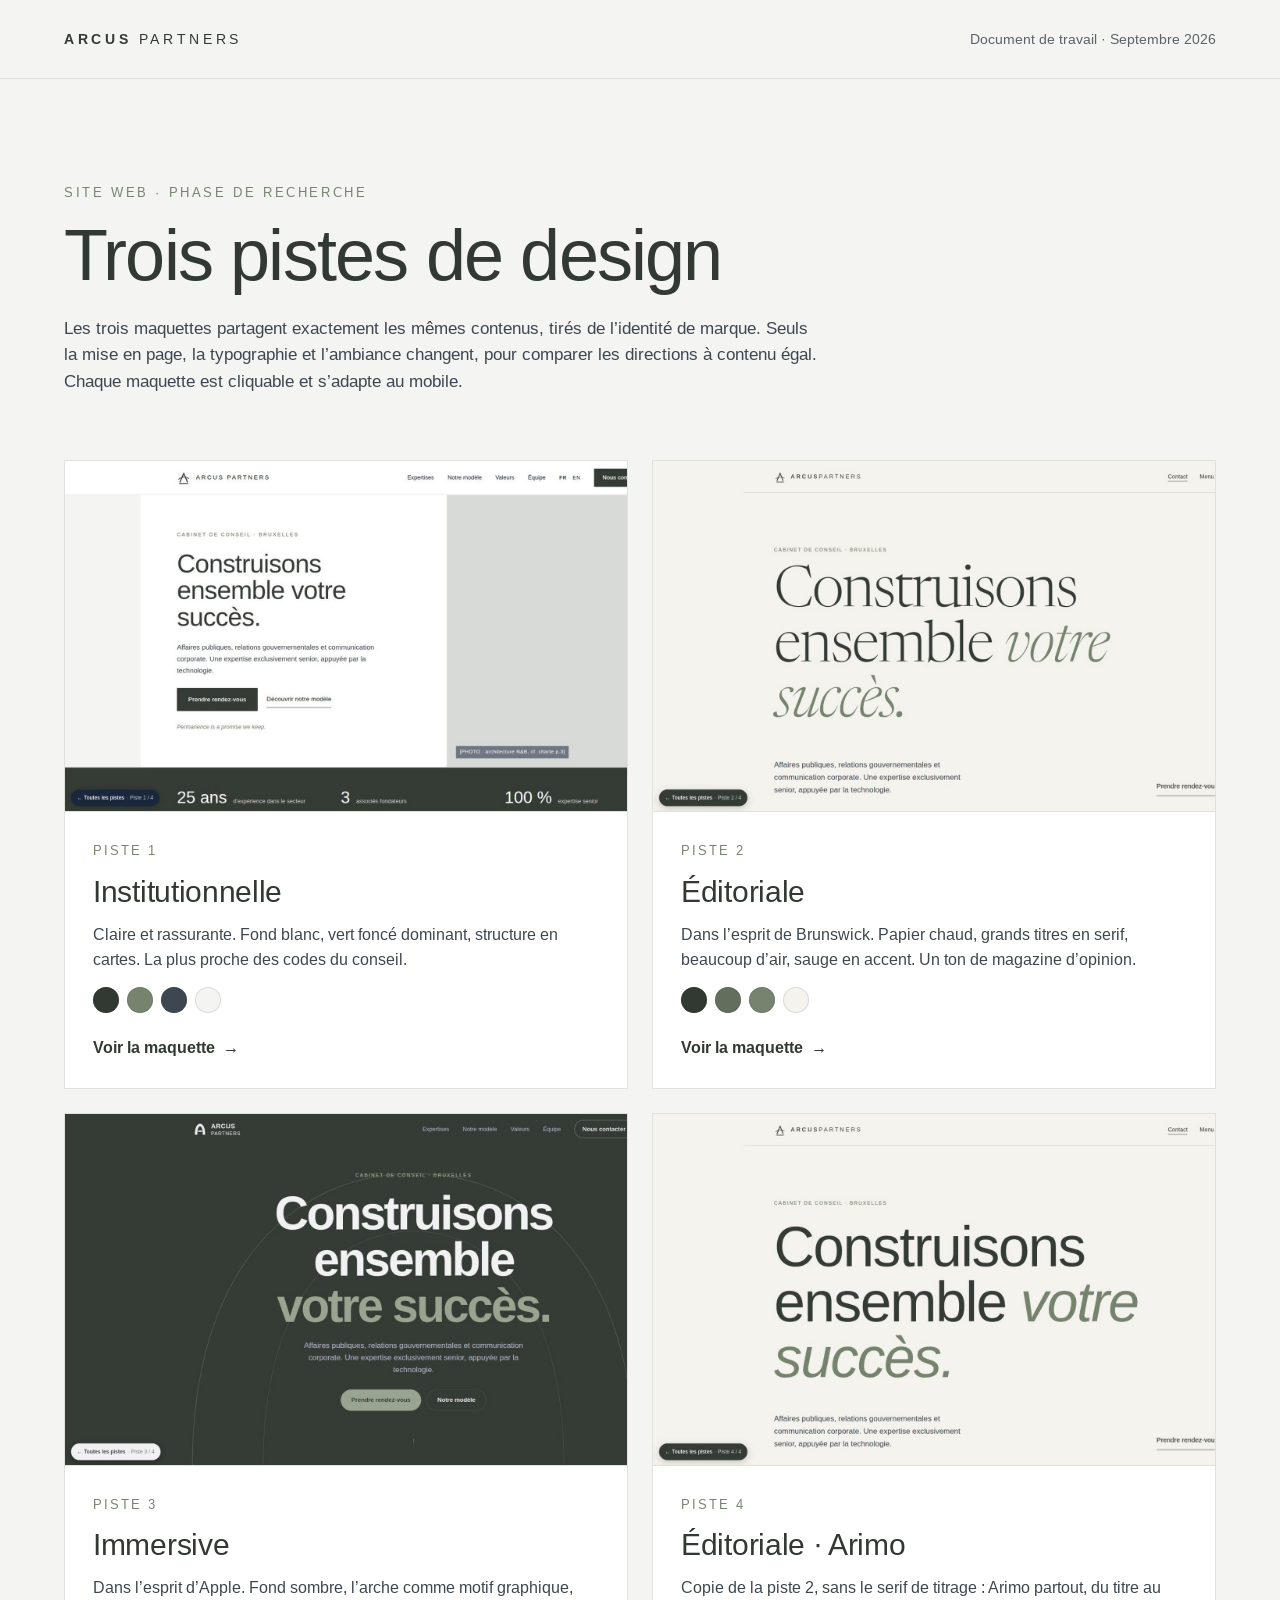
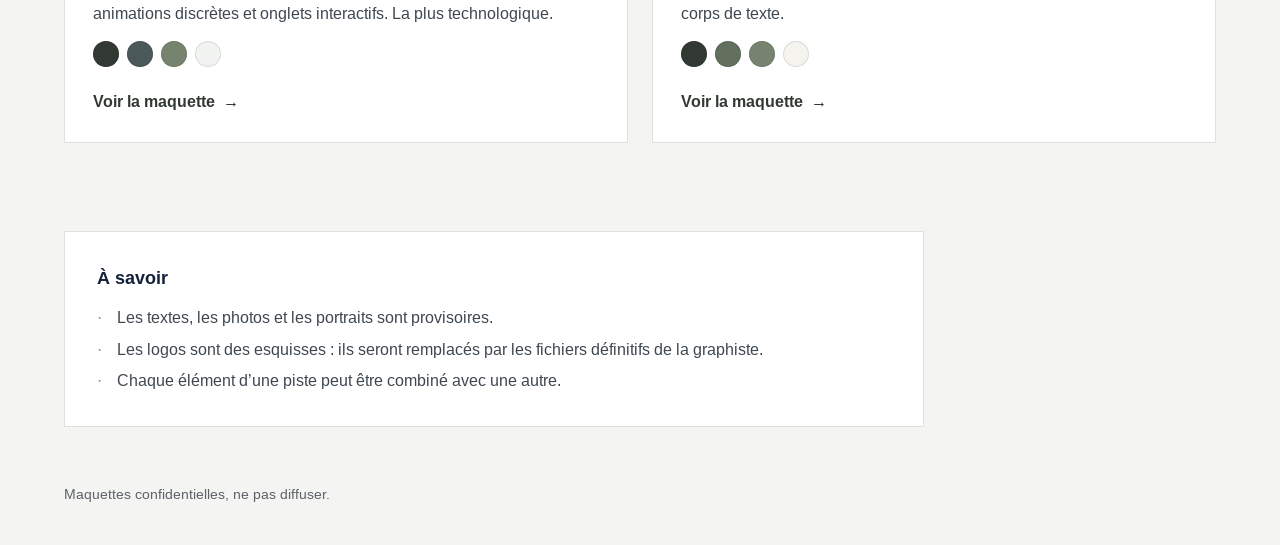
==== index.html @ d9b8e7d3 "Ajoute la piste 4 : copie de la piste 2 en Arimo integral Nouvelle maquette /v4/, copie de la piste " ====
<!doctype html>
<html lang="fr">
<head>
  <meta charset="utf-8">
  <meta name="viewport" content="width=device-width, initial-scale=1">
  <title>Arcus Partners · Pistes de design du site</title>
  <meta name="description" content="Trois propositions de design pour le futur site d'Arcus Partners.">
  <meta name="robots" content="noindex, nofollow">
  <link rel="preconnect" href="https://fonts.googleapis.com">
  <link rel="preconnect" href="https://fonts.gstatic.com" crossorigin>
  <link href="https://fonts.googleapis.com/css2?family=Arimo:ital,wght@0,400..700;1,400..700&display=swap" rel="stylesheet">
  <link rel="stylesheet" href="hub.css">
</head>
<body>
  <header class="container top">
    <p class="brand"><b>ARCUS</b> PARTNERS</p>
    <p class="meta">Document de travail · Septembre 2026</p>
  </header>

  <main class="container">
    <section class="intro">
      <p class="eyebrow">Site web · phase de recherche</p>
      <h1>Trois pistes de design</h1>
      <p class="lead">Les trois maquettes partagent exactement les mêmes contenus, tirés de l’identité de marque. Seuls la mise en page, la typographie et l’ambiance changent, pour comparer les directions à contenu égal. Chaque maquette est cliquable et s’adapte au mobile.</p>
    </section>

    <ul class="tiles">
      <li>
        <a class="tile" href="v1/" target="_blank" rel="noopener">
          <div class="tile-thumb"><img src="thumbs/v1.jpg" alt="Aperçu de la piste 1 : en-tête blanc, grand titre vert fonce, photo à droite" loading="lazy" width="1440" height="900"></div>
          <div class="tile-body">
            <p class="tile-num">Piste 1</p>
            <h2>Institutionnelle</h2>
            <p>Claire et rassurante. Fond blanc, vert foncé dominant, structure en cartes. La plus proche des codes du conseil.</p>
            <ul class="swatches" aria-label="Palette">
              <li style="--c:#323932" title="Vert fonce"></li><li style="--c:#76846F" title="Sauge"></li><li style="--c:#3E4750" title="Anthracite"></li><li style="--c:#F4F4F2" title="Blanc cassé"></li>
            </ul>
            <span class="tile-cta">Voir la maquette <span aria-hidden="true">→</span></span>
          </div>
        </a>
      </li>
      <li>
        <a class="tile" href="v2/" target="_blank" rel="noopener">
          <div class="tile-thumb"><img src="thumbs/v2.jpg" alt="Aperçu de la piste 2 : fond papier, très grand titre en serif avec mots en vert sauge" loading="lazy" width="1440" height="900"></div>
          <div class="tile-body">
            <p class="tile-num">Piste 2</p>
            <h2>Éditoriale</h2>
            <p>Dans l’esprit de Brunswick. Papier chaud, grands titres en serif, beaucoup d’air, sauge en accent. Un ton de magazine d’opinion.</p>
            <ul class="swatches" aria-label="Palette">
              <li style="--c:#323932" title="Encre"></li><li style="--c:#616F5C" title="Sauge profond"></li><li style="--c:#76846F" title="Sauge"></li><li style="--c:#F5F3EE" title="Papier"></li>
            </ul>
            <span class="tile-cta">Voir la maquette <span aria-hidden="true">→</span></span>
          </div>
        </a>
      </li>
      <li>
        <a class="tile" href="v3/" target="_blank" rel="noopener">
          <div class="tile-thumb"><img src="thumbs/v3.jpg" alt="Aperçu de la piste 3 : fond vert fonce, titre centré en gras, arche dessinée en arrière-plan" loading="lazy" width="1440" height="900"></div>
          <div class="tile-body">
            <p class="tile-num">Piste 3</p>
            <h2>Immersive</h2>
            <p>Dans l’esprit d’Apple. Fond sombre, l’arche comme motif graphique, animations discrètes et onglets interactifs. La plus technologique.</p>
            <ul class="swatches" aria-label="Palette">
              <li style="--c:#323932" title="Fonce"></li><li style="--c:#4B5859" title="Ardoise"></li><li style="--c:#76846F" title="Sauge"></li><li style="--c:#F1F3F0" title="Clair"></li>
            </ul>
            <span class="tile-cta">Voir la maquette <span aria-hidden="true">→</span></span>
          </div>
        </a>
      </li>
      <li>
        <a class="tile" href="v4/" target="_blank" rel="noopener">
          <div class="tile-thumb"><img src="thumbs/v4.jpg" alt="Aperçu de la piste 4 : fond papier, très grand titre sans-serif avec mots en vert sauge" loading="lazy" width="1440" height="900"></div>
          <div class="tile-body">
            <p class="tile-num">Piste 4</p>
            <h2>Éditoriale · Arimo</h2>
            <p>Copie de la piste 2, sans le serif de titrage : Arimo partout, du titre au corps de texte.</p>
            <ul class="swatches" aria-label="Palette">
              <li style="--c:#323932" title="Encre"></li><li style="--c:#616F5C" title="Sauge profond"></li><li style="--c:#76846F" title="Sauge"></li><li style="--c:#F5F3EE" title="Papier"></li>
            </ul>
            <span class="tile-cta">Voir la maquette <span aria-hidden="true">→</span></span>
          </div>
        </a>
      </li>
    </ul>

    <section class="notes">
      <h2>À savoir</h2>
      <ul>
        <li>Les textes, les photos et les portraits sont provisoires.</li>
        <li>Les logos sont des esquisses : ils seront remplacés par les fichiers définitifs de la graphiste.</li>
        <li>Chaque élément d’une piste peut être combiné avec une autre.</li>
      </ul>
    </section>
  </main>

  <footer class="container bottom">
    <p>Maquettes confidentielles, ne pas diffuser.</p>
  </footer>
</body>
</html>
---- hub.css ----
/* Page de présentation des 3 pistes */
:root {
  --bg: #F4F4F2;
  --card: #FFFFFF;
  --ink: #13223A;
  --muted: #5B6268;
  --navy: #323932;
  --sage: #76846F;
  --line: #E0E1DD;
  --gutter: clamp(20px, 5vw, 64px);
}
*, *::before, *::after { box-sizing: border-box; }
body {
  margin: 0; background: var(--bg); color: var(--ink);
  font-family: "Arimo", system-ui, -apple-system, "Segoe UI", sans-serif;
  font-size: 16px; line-height: 1.6; -webkit-font-smoothing: antialiased;
}
h1, h2, p { margin: 0; }
ul { margin: 0; padding: 0; list-style: none; }
a { color: inherit; text-decoration: none; }
:focus-visible { outline: 2px solid var(--navy); outline-offset: 4px; }

.container { max-width: 1320px; margin-inline: auto; padding-inline: var(--gutter); }

.top { display: flex; justify-content: space-between; align-items: center; gap: 16px; padding-block: 28px; border-bottom: 1px solid var(--line); }
.brand { letter-spacing: .26em; font-weight: 300; color: var(--navy); font-size: 14px; }
.brand b { font-weight: 600; }
.meta { font-size: 14px; color: var(--muted); }

.intro { padding-block: clamp(56px, 8vw, 104px) clamp(40px, 5vw, 64px); max-width: 760px; }
.eyebrow { font-size: 13px; font-weight: 500; letter-spacing: .2em; text-transform: uppercase; color: var(--sage); }
.intro h1 { margin-top: 16px; font-size: clamp(40px, 5.6vw, 72px); line-height: 1.02; font-weight: 400; letter-spacing: -.025em; color: var(--navy); }
.lead { margin-top: 24px; font-size: clamp(16px, 1.3vw, 19px); color: #3E4750; }

.tiles { display: grid; grid-template-columns: repeat(2, minmax(0, 1fr)); gap: 24px; }
.tile {
  height: 100%; display: flex; flex-direction: column; background: var(--card);
  border: 1px solid var(--line); overflow: hidden;
  transition: transform .3s ease, box-shadow .3s ease, border-color .3s ease;
}
.tile:hover { transform: translateY(-4px); box-shadow: 0 18px 40px rgba(19, 34, 58, .12); border-color: transparent; }
.tile-thumb { aspect-ratio: 16 / 10; overflow: hidden; background: #E6E7E3; border-bottom: 1px solid var(--line); }
.tile-thumb img { width: 100%; height: 100%; object-fit: cover; object-position: top; display: block; transition: transform .6s ease; }
.tile:hover .tile-thumb img { transform: scale(1.03); }
.tile-body { flex-grow: 1; display: flex; flex-direction: column; gap: 14px; padding: 28px; }
.tile-num { font-size: 13px; font-weight: 500; letter-spacing: .16em; text-transform: uppercase; color: var(--sage); }
.tile h2 { font-size: 30px; font-weight: 400; letter-spacing: -.01em; color: var(--navy); line-height: 1.1; }
.tile-body > p:not(.tile-num) { color: #3E4750; }
.swatches { display: flex; gap: 8px; }
.swatches li { width: 26px; height: 26px; border-radius: 50%; background: var(--c); box-shadow: inset 0 0 0 1px rgba(0,0,0,.1); }
.tile-cta { margin-top: auto; padding-top: 8px; font-weight: 600; color: var(--navy); display: inline-flex; gap: 8px; }
.tile-cta span { transition: transform .3s ease; }
.tile:hover .tile-cta span { transform: translateX(6px); }

.notes { margin-top: clamp(56px, 7vw, 88px); padding: 32px; background: var(--card); border: 1px solid var(--line); max-width: 860px; }
.notes h2 { font-size: 18px; font-weight: 600; margin-bottom: 12px; }
.notes li { position: relative; padding-left: 20px; color: #3E4750; }
.notes li + li { margin-top: 6px; }
.notes li::before { content: "·"; position: absolute; left: 0; color: var(--sage); }

.bottom { padding-block: 56px 40px; font-size: 14px; color: var(--muted); }

@media (prefers-reduced-motion: reduce) {
  .tile, .tile-thumb img, .tile-cta span { transition: none; }
  .tile:hover, .tile:hover .tile-thumb img { transform: none; }
}
@media (max-width: 1000px) { .tiles { grid-template-columns: 1fr; max-width: 620px; } }
@media (max-width: 600px) { .top { flex-direction: column; align-items: flex-start; } .tile-body { padding: 22px; } }
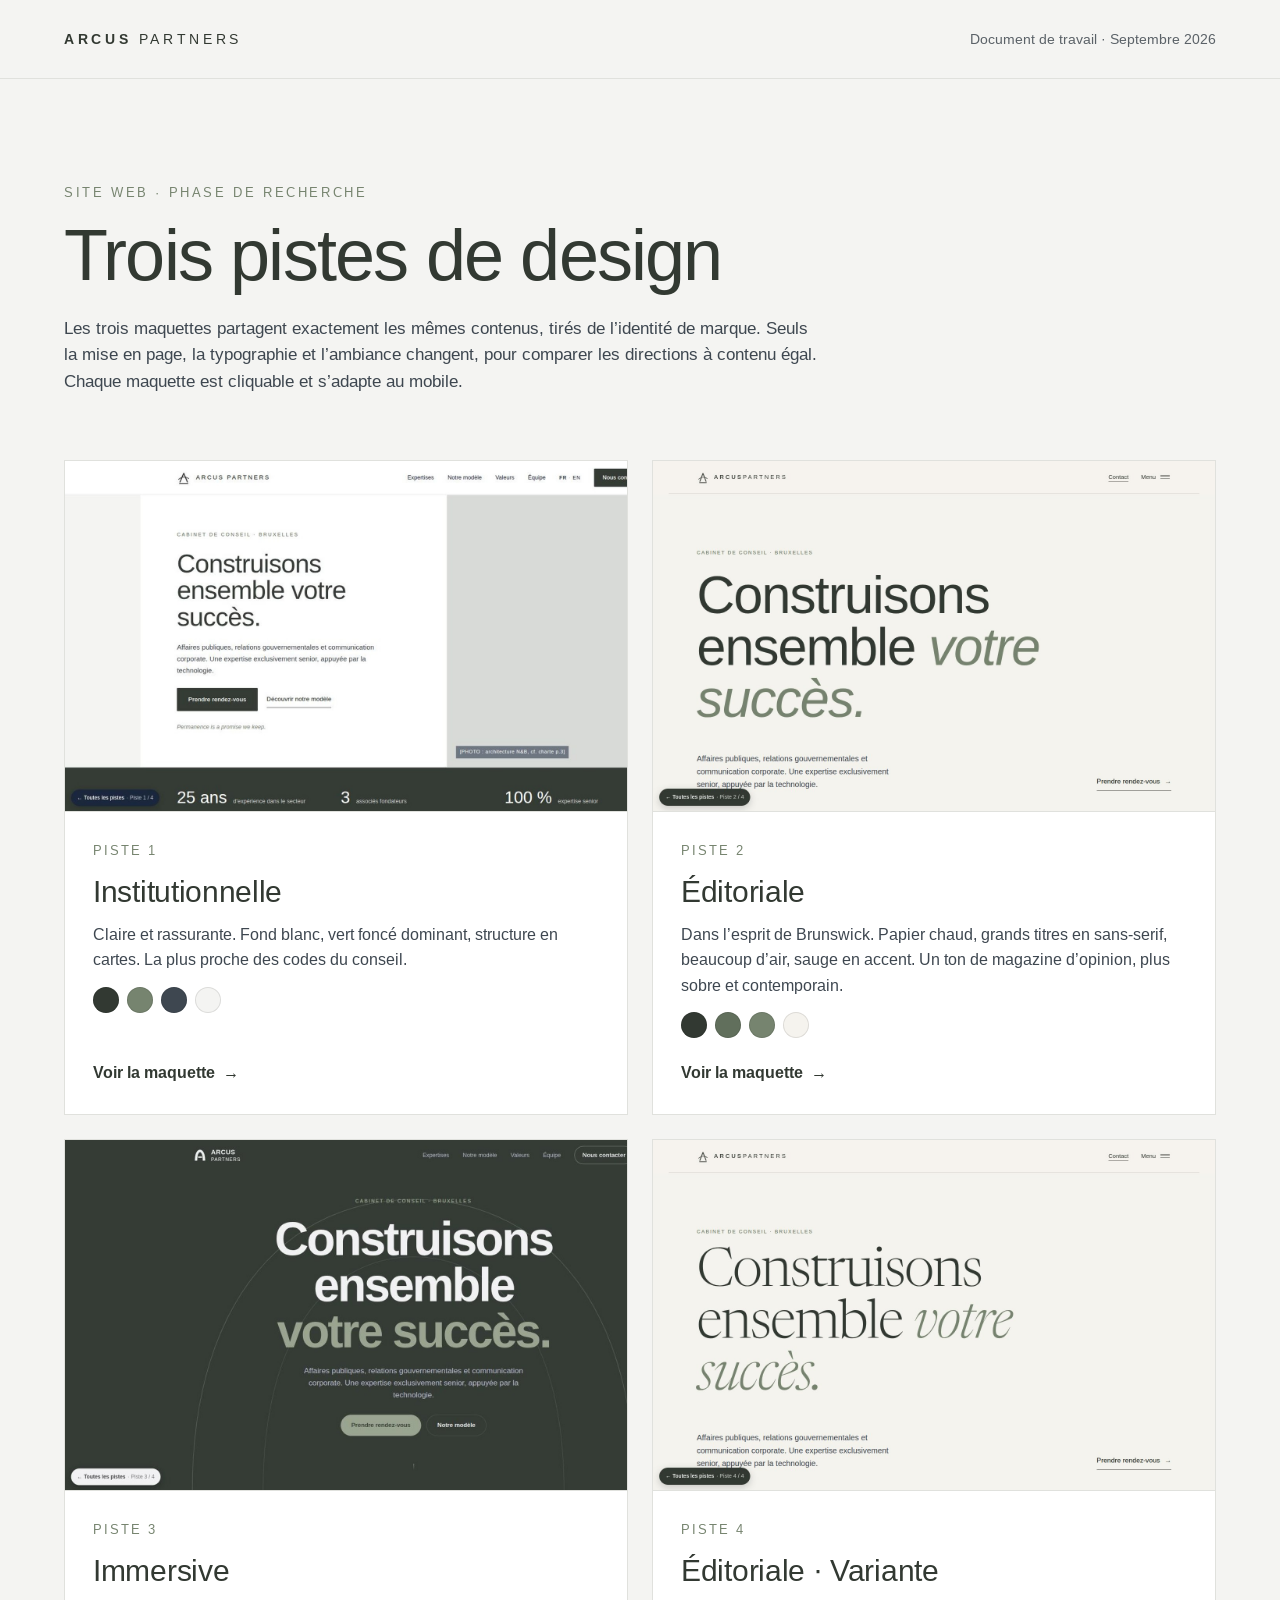
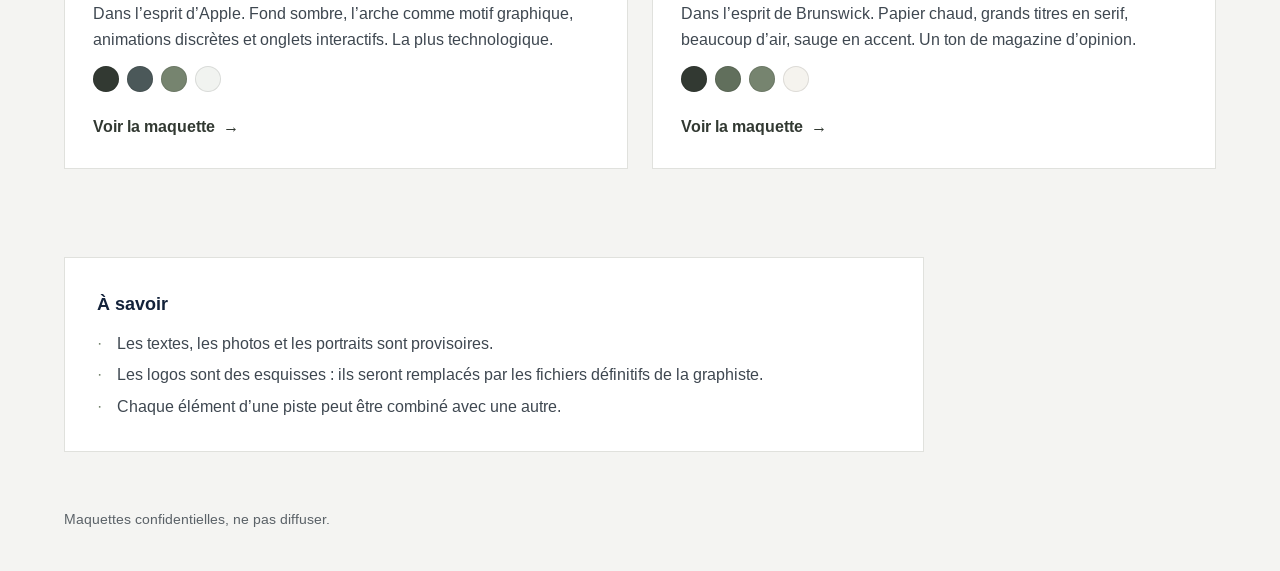
==== commit 3e3b7e3a: "Ajoute une page contact par piste et inverse les pistes 2 et 4 - Page contact.html (formulaire maque" ====
--- a/index.html
+++ b/index.html
@@ -41,11 +41,11 @@
       </li>
       <li>
         <a class="tile" href="v2/" target="_blank" rel="noopener">
-          <div class="tile-thumb"><img src="thumbs/v2.jpg" alt="Aperçu de la piste 2 : fond papier, très grand titre en serif avec mots en vert sauge" loading="lazy" width="1440" height="900"></div>
+          <div class="tile-thumb"><img src="thumbs/v2.jpg" alt="Aperçu de la piste 2 : fond papier, très grand titre sans-serif avec mots en vert sauge" loading="lazy" width="1440" height="900"></div>
           <div class="tile-body">
             <p class="tile-num">Piste 2</p>
             <h2>Éditoriale</h2>
-            <p>Dans l’esprit de Brunswick. Papier chaud, grands titres en serif, beaucoup d’air, sauge en accent. Un ton de magazine d’opinion.</p>
+            <p>Dans l’esprit de Brunswick. Papier chaud, grands titres en sans-serif, beaucoup d’air, sauge en accent. Un ton de magazine d’opinion, plus sobre et contemporain.</p>
             <ul class="swatches" aria-label="Palette">
               <li style="--c:#323932" title="Encre"></li><li style="--c:#616F5C" title="Sauge profond"></li><li style="--c:#76846F" title="Sauge"></li><li style="--c:#F5F3EE" title="Papier"></li>
             </ul>
@@ -69,11 +69,11 @@
       </li>
       <li>
         <a class="tile" href="v4/" target="_blank" rel="noopener">
-          <div class="tile-thumb"><img src="thumbs/v4.jpg" alt="Aperçu de la piste 4 : fond papier, très grand titre sans-serif avec mots en vert sauge" loading="lazy" width="1440" height="900"></div>
+          <div class="tile-thumb"><img src="thumbs/v4.jpg" alt="Aperçu de la piste 4 : fond papier, très grand titre en serif avec mots en vert sauge" loading="lazy" width="1440" height="900"></div>
           <div class="tile-body">
             <p class="tile-num">Piste 4</p>
-            <h2>Éditoriale · Arimo</h2>
-            <p>Copie de la piste 2, sans le serif de titrage : Arimo partout, du titre au corps de texte.</p>
+            <h2>Éditoriale · Variante</h2>
+            <p>Dans l’esprit de Brunswick. Papier chaud, grands titres en serif, beaucoup d’air, sauge en accent. Un ton de magazine d’opinion.</p>
             <ul class="swatches" aria-label="Palette">
               <li style="--c:#323932" title="Encre"></li><li style="--c:#616F5C" title="Sauge profond"></li><li style="--c:#76846F" title="Sauge"></li><li style="--c:#F5F3EE" title="Papier"></li>
             </ul>
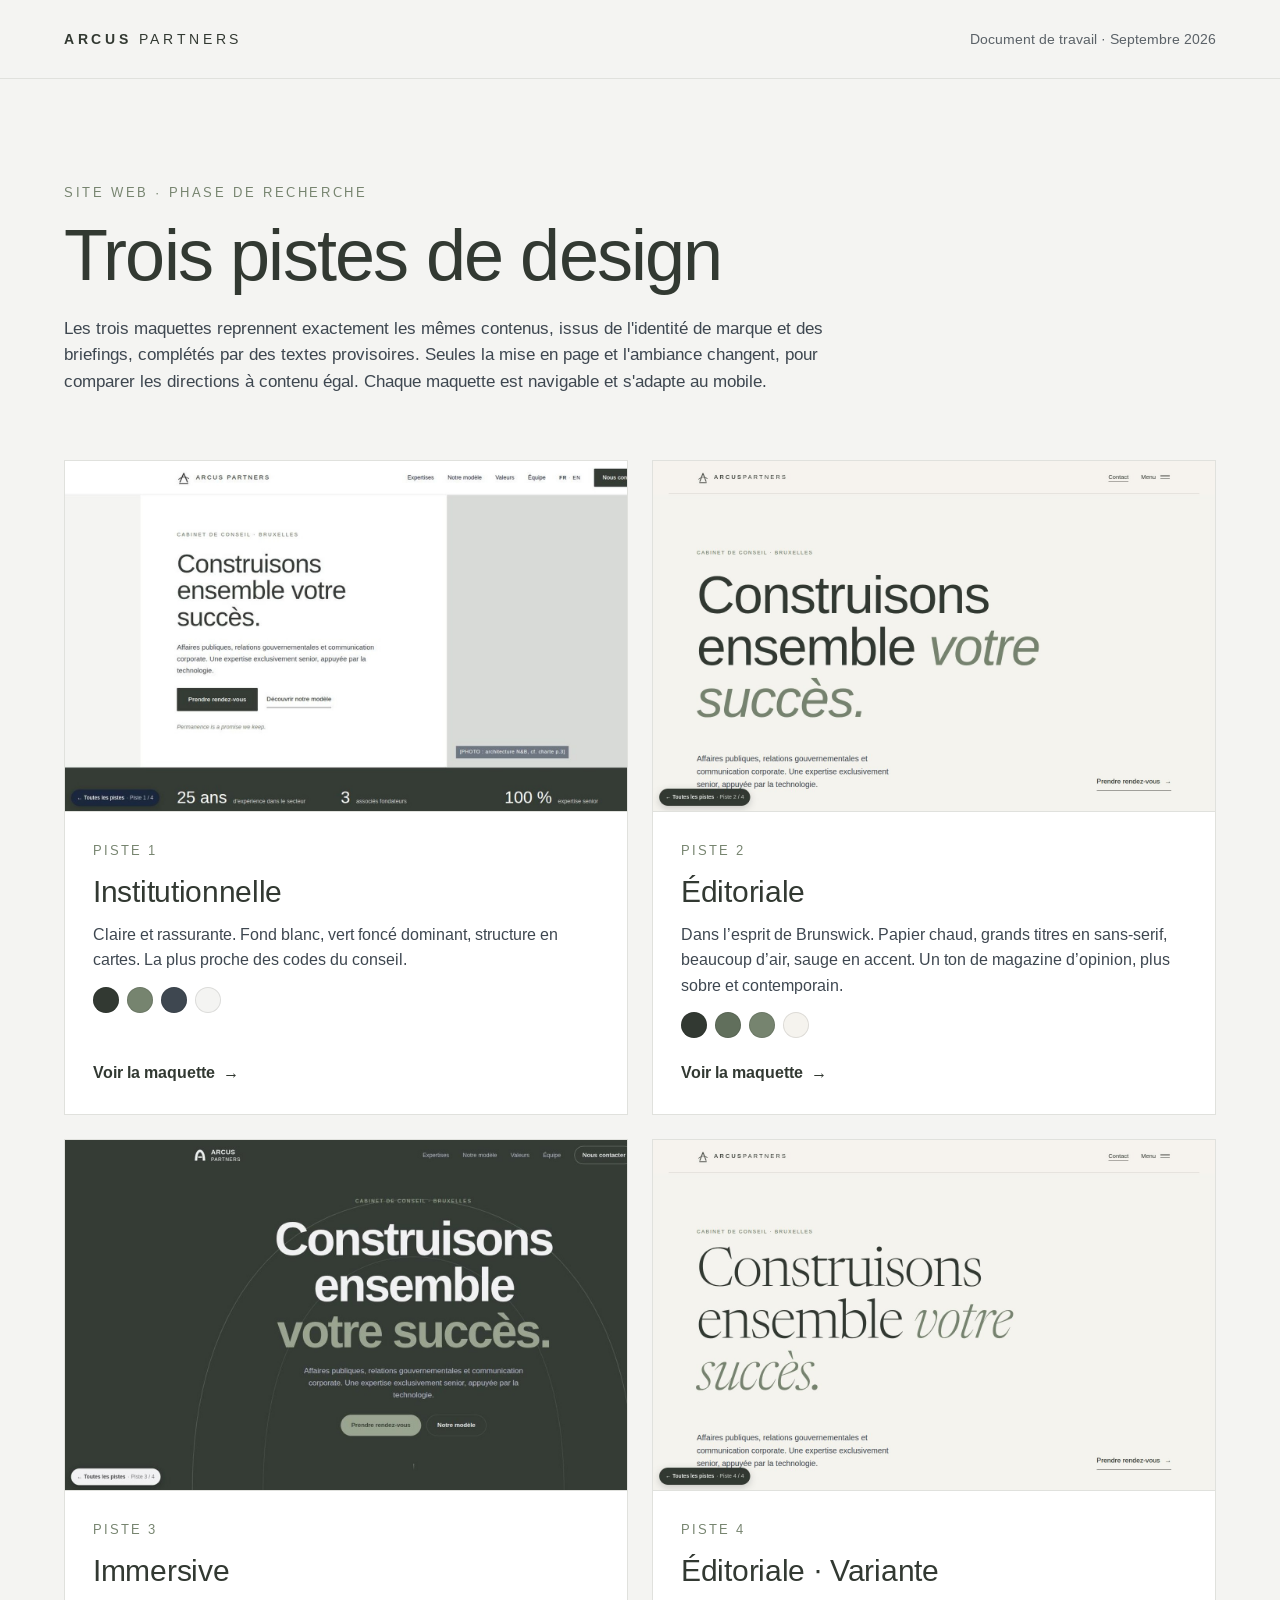
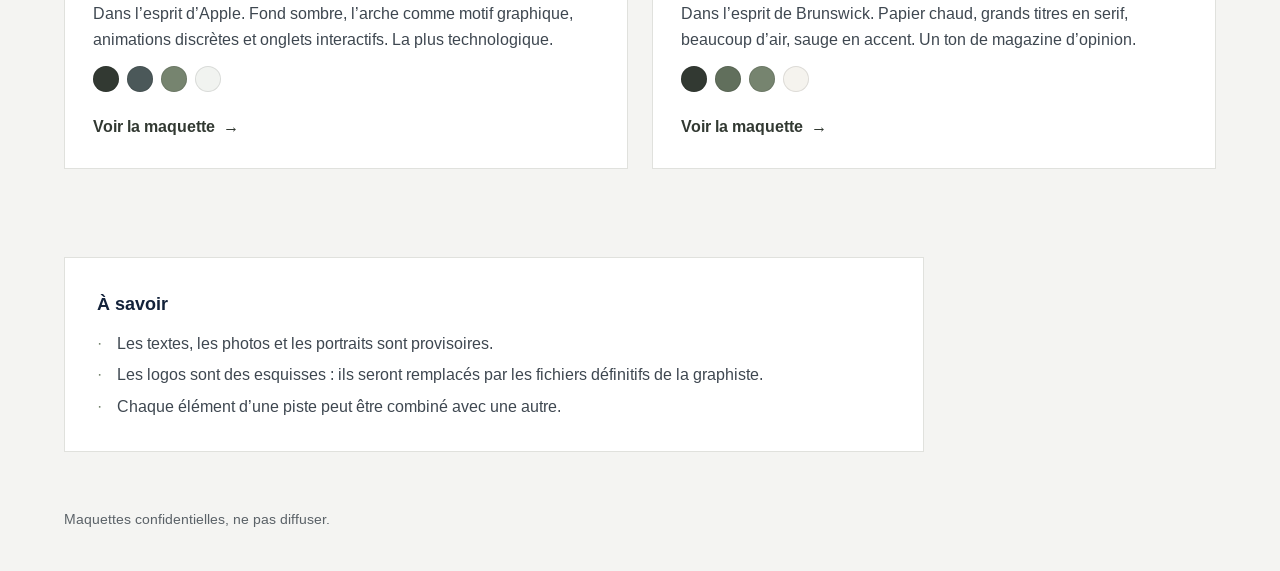
==== commit ed1036c0: "Reformule le texte d'introduction de la page d'accueil Co-Authored-By: Claude Opus 5.5 <noreply@anth" ====
--- a/index.html
+++ b/index.html
@@ -21,7 +21,7 @@
     <section class="intro">
       <p class="eyebrow">Site web · phase de recherche</p>
       <h1>Trois pistes de design</h1>
-      <p class="lead">Les trois maquettes partagent exactement les mêmes contenus, tirés de l’identité de marque. Seuls la mise en page, la typographie et l’ambiance changent, pour comparer les directions à contenu égal. Chaque maquette est cliquable et s’adapte au mobile.</p>
+      <p class="lead">Les trois maquettes reprennent exactement les mêmes contenus, issus de l'identité de marque et des briefings, complétés par des textes provisoires. Seules la mise en page et l'ambiance changent, pour comparer les directions à contenu égal. Chaque maquette est navigable et s'adapte au mobile.</p>
     </section>
 
     <ul class="tiles">
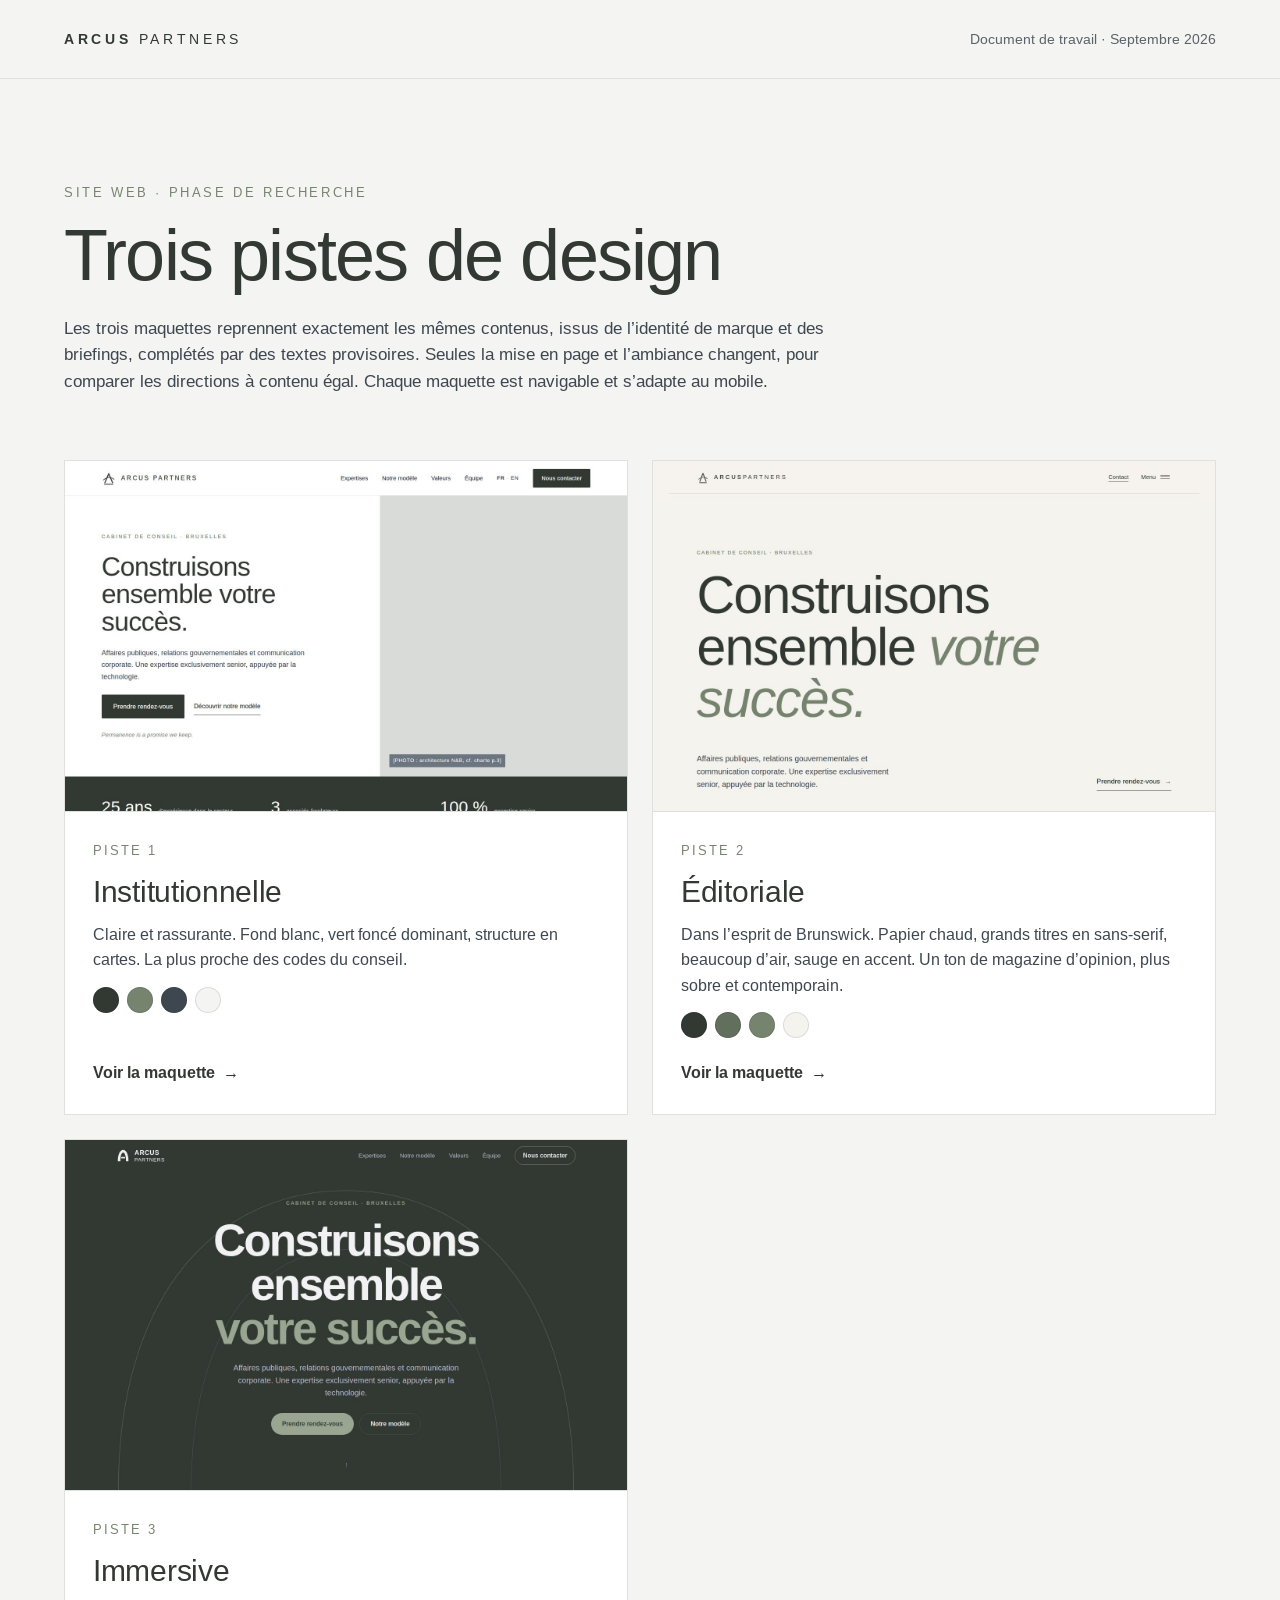
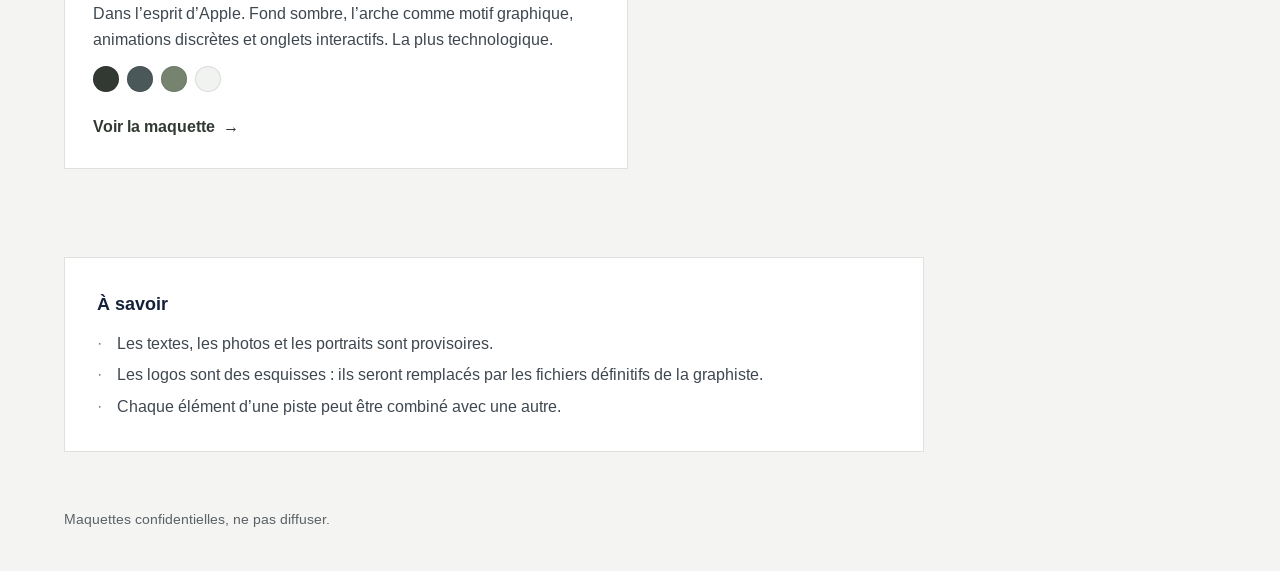
==== commit 1f2c3ae8: "Masque la piste 4 et refait les vignettes sans badge - Retire "Piste x / 4" du badge de retour dans " ====
--- a/index.html
+++ b/index.html
@@ -21,13 +21,13 @@
     <section class="intro">
       <p class="eyebrow">Site web · phase de recherche</p>
       <h1>Trois pistes de design</h1>
-      <p class="lead">Les trois maquettes reprennent exactement les mêmes contenus, issus de l'identité de marque et des briefings, complétés par des textes provisoires. Seules la mise en page et l'ambiance changent, pour comparer les directions à contenu égal. Chaque maquette est navigable et s'adapte au mobile.</p>
+      <p class="lead">Les trois maquettes reprennent exactement les mêmes contenus, issus de l’identité de marque et des briefings, complétés par des textes provisoires. Seules la mise en page et l’ambiance changent, pour comparer les directions à contenu égal. Chaque maquette est navigable et s’adapte au mobile.</p>
     </section>
 
     <ul class="tiles">
       <li>
         <a class="tile" href="v1/" target="_blank" rel="noopener">
-          <div class="tile-thumb"><img src="thumbs/v1.jpg" alt="Aperçu de la piste 1 : en-tête blanc, grand titre vert fonce, photo à droite" loading="lazy" width="1440" height="900"></div>
+          <div class="tile-thumb"><img src="thumbs/v1.jpg?v=2" alt="Aperçu de la piste 1 : en-tête blanc, grand titre vert fonce, photo à droite" loading="lazy" width="1440" height="900"></div>
           <div class="tile-body">
             <p class="tile-num">Piste 1</p>
             <h2>Institutionnelle</h2>
@@ -41,7 +41,7 @@
       </li>
       <li>
         <a class="tile" href="v2/" target="_blank" rel="noopener">
-          <div class="tile-thumb"><img src="thumbs/v2.jpg" alt="Aperçu de la piste 2 : fond papier, très grand titre sans-serif avec mots en vert sauge" loading="lazy" width="1440" height="900"></div>
+          <div class="tile-thumb"><img src="thumbs/v2.jpg?v=2" alt="Aperçu de la piste 2 : fond papier, très grand titre sans-serif avec mots en vert sauge" loading="lazy" width="1440" height="900"></div>
           <div class="tile-body">
             <p class="tile-num">Piste 2</p>
             <h2>Éditoriale</h2>
@@ -55,7 +55,7 @@
       </li>
       <li>
         <a class="tile" href="v3/" target="_blank" rel="noopener">
-          <div class="tile-thumb"><img src="thumbs/v3.jpg" alt="Aperçu de la piste 3 : fond vert fonce, titre centré en gras, arche dessinée en arrière-plan" loading="lazy" width="1440" height="900"></div>
+          <div class="tile-thumb"><img src="thumbs/v3.jpg?v=2" alt="Aperçu de la piste 3 : fond vert fonce, titre centré en gras, arche dessinée en arrière-plan" loading="lazy" width="1440" height="900"></div>
           <div class="tile-body">
             <p class="tile-num">Piste 3</p>
             <h2>Immersive</h2>
@@ -67,9 +67,10 @@
           </div>
         </a>
       </li>
+      <!-- Piste 4 masquée pour le moment
       <li>
         <a class="tile" href="v4/" target="_blank" rel="noopener">
-          <div class="tile-thumb"><img src="thumbs/v4.jpg" alt="Aperçu de la piste 4 : fond papier, très grand titre en serif avec mots en vert sauge" loading="lazy" width="1440" height="900"></div>
+          <div class="tile-thumb"><img src="thumbs/v4.jpg?v=2" alt="Aperçu de la piste 4 : fond papier, très grand titre en serif avec mots en vert sauge" loading="lazy" width="1440" height="900"></div>
           <div class="tile-body">
             <p class="tile-num">Piste 4</p>
             <h2>Éditoriale · Variante</h2>
@@ -81,6 +82,7 @@
           </div>
         </a>
       </li>
+      -->
     </ul>
 
     <section class="notes">
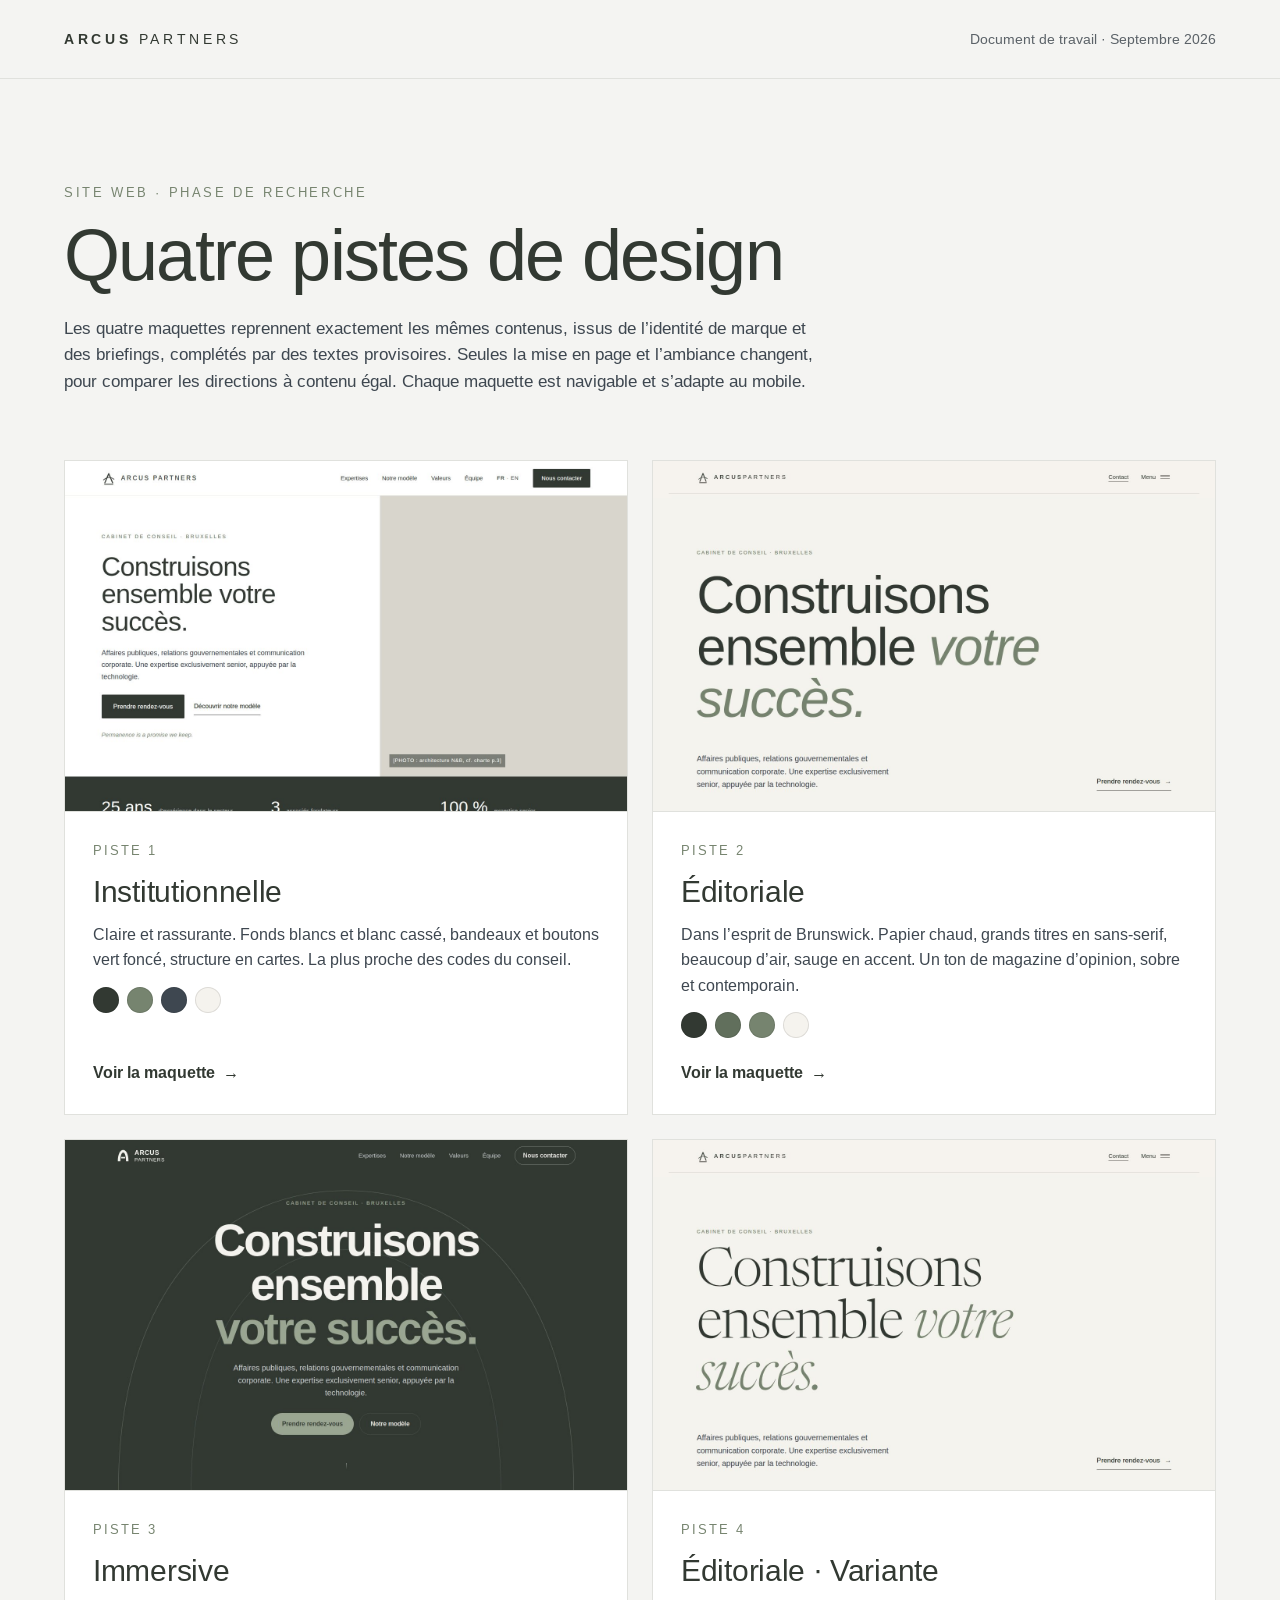
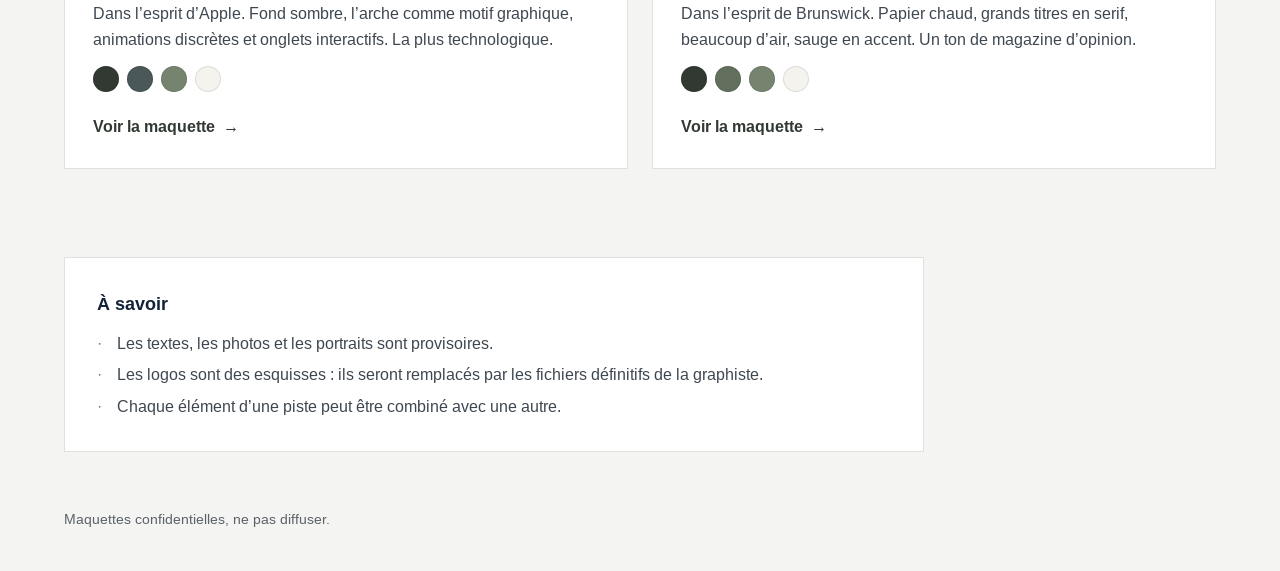
==== commit 986f0682: "Unifie la palette des pistes et réaffiche la piste 4 - V1 et V3 : remplace les tons bleus par la pal" ====
--- a/index.html
+++ b/index.html
@@ -4,7 +4,7 @@
   <meta charset="utf-8">
   <meta name="viewport" content="width=device-width, initial-scale=1">
   <title>Arcus Partners · Pistes de design du site</title>
-  <meta name="description" content="Trois propositions de design pour le futur site d'Arcus Partners.">
+  <meta name="description" content="Quatre propositions de design pour le futur site d'Arcus Partners.">
   <meta name="robots" content="noindex, nofollow">
   <link rel="preconnect" href="https://fonts.googleapis.com">
   <link rel="preconnect" href="https://fonts.gstatic.com" crossorigin>
@@ -20,20 +20,20 @@
   <main class="container">
     <section class="intro">
       <p class="eyebrow">Site web · phase de recherche</p>
-      <h1>Trois pistes de design</h1>
-      <p class="lead">Les trois maquettes reprennent exactement les mêmes contenus, issus de l’identité de marque et des briefings, complétés par des textes provisoires. Seules la mise en page et l’ambiance changent, pour comparer les directions à contenu égal. Chaque maquette est navigable et s’adapte au mobile.</p>
+      <h1>Quatre pistes de design</h1>
+      <p class="lead">Les quatre maquettes reprennent exactement les mêmes contenus, issus de l’identité de marque et des briefings, complétés par des textes provisoires. Seules la mise en page et l’ambiance changent, pour comparer les directions à contenu égal. Chaque maquette est navigable et s’adapte au mobile.</p>
     </section>
 
     <ul class="tiles">
       <li>
         <a class="tile" href="v1/" target="_blank" rel="noopener">
-          <div class="tile-thumb"><img src="thumbs/v1.jpg?v=2" alt="Aperçu de la piste 1 : en-tête blanc, grand titre vert fonce, photo à droite" loading="lazy" width="1440" height="900"></div>
+          <div class="tile-thumb"><img src="thumbs/v1.jpg?v=3" alt="Aperçu de la piste 1 : en-tête blanc, grand titre vert foncé, photo à droite" loading="lazy" width="1440" height="900"></div>
           <div class="tile-body">
             <p class="tile-num">Piste 1</p>
             <h2>Institutionnelle</h2>
-            <p>Claire et rassurante. Fond blanc, vert foncé dominant, structure en cartes. La plus proche des codes du conseil.</p>
+            <p>Claire et rassurante. Fonds blancs et blanc cassé, bandeaux et boutons vert foncé, structure en cartes. La plus proche des codes du conseil.</p>
             <ul class="swatches" aria-label="Palette">
-              <li style="--c:#323932" title="Vert fonce"></li><li style="--c:#76846F" title="Sauge"></li><li style="--c:#3E4750" title="Anthracite"></li><li style="--c:#F4F4F2" title="Blanc cassé"></li>
+              <li style="--c:#323932" title="Vert foncé"></li><li style="--c:#76846F" title="Sauge"></li><li style="--c:#3E4750" title="Anthracite"></li><li style="--c:#F5F3EE" title="Blanc cassé"></li>
             </ul>
             <span class="tile-cta">Voir la maquette <span aria-hidden="true">→</span></span>
           </div>
@@ -45,9 +45,9 @@
           <div class="tile-body">
             <p class="tile-num">Piste 2</p>
             <h2>Éditoriale</h2>
-            <p>Dans l’esprit de Brunswick. Papier chaud, grands titres en sans-serif, beaucoup d’air, sauge en accent. Un ton de magazine d’opinion, plus sobre et contemporain.</p>
+            <p>Dans l’esprit de Brunswick. Papier chaud, grands titres en sans-serif, beaucoup d’air, sauge en accent. Un ton de magazine d’opinion, sobre et contemporain.</p>
             <ul class="swatches" aria-label="Palette">
-              <li style="--c:#323932" title="Encre"></li><li style="--c:#616F5C" title="Sauge profond"></li><li style="--c:#76846F" title="Sauge"></li><li style="--c:#F5F3EE" title="Papier"></li>
+              <li style="--c:#323932" title="Vert foncé"></li><li style="--c:#616F5C" title="Sauge profond"></li><li style="--c:#76846F" title="Sauge"></li><li style="--c:#F5F3EE" title="Blanc cassé"></li>
             </ul>
             <span class="tile-cta">Voir la maquette <span aria-hidden="true">→</span></span>
           </div>
@@ -55,19 +55,18 @@
       </li>
       <li>
         <a class="tile" href="v3/" target="_blank" rel="noopener">
-          <div class="tile-thumb"><img src="thumbs/v3.jpg?v=2" alt="Aperçu de la piste 3 : fond vert fonce, titre centré en gras, arche dessinée en arrière-plan" loading="lazy" width="1440" height="900"></div>
+          <div class="tile-thumb"><img src="thumbs/v3.jpg?v=3" alt="Aperçu de la piste 3 : fond vert foncé, titre centré en gras, arche dessinée en arrière-plan" loading="lazy" width="1440" height="900"></div>
           <div class="tile-body">
             <p class="tile-num">Piste 3</p>
             <h2>Immersive</h2>
             <p>Dans l’esprit d’Apple. Fond sombre, l’arche comme motif graphique, animations discrètes et onglets interactifs. La plus technologique.</p>
             <ul class="swatches" aria-label="Palette">
-              <li style="--c:#323932" title="Fonce"></li><li style="--c:#4B5859" title="Ardoise"></li><li style="--c:#76846F" title="Sauge"></li><li style="--c:#F1F3F0" title="Clair"></li>
+              <li style="--c:#323932" title="Vert foncé"></li><li style="--c:#4B5859" title="Ardoise"></li><li style="--c:#76846F" title="Sauge"></li><li style="--c:#F5F3EE" title="Blanc cassé"></li>
             </ul>
             <span class="tile-cta">Voir la maquette <span aria-hidden="true">→</span></span>
           </div>
         </a>
       </li>
-      <!-- Piste 4 masquée pour le moment
       <li>
         <a class="tile" href="v4/" target="_blank" rel="noopener">
           <div class="tile-thumb"><img src="thumbs/v4.jpg?v=2" alt="Aperçu de la piste 4 : fond papier, très grand titre en serif avec mots en vert sauge" loading="lazy" width="1440" height="900"></div>
@@ -76,13 +75,12 @@
             <h2>Éditoriale · Variante</h2>
             <p>Dans l’esprit de Brunswick. Papier chaud, grands titres en serif, beaucoup d’air, sauge en accent. Un ton de magazine d’opinion.</p>
             <ul class="swatches" aria-label="Palette">
-              <li style="--c:#323932" title="Encre"></li><li style="--c:#616F5C" title="Sauge profond"></li><li style="--c:#76846F" title="Sauge"></li><li style="--c:#F5F3EE" title="Papier"></li>
+              <li style="--c:#323932" title="Vert foncé"></li><li style="--c:#616F5C" title="Sauge profond"></li><li style="--c:#76846F" title="Sauge"></li><li style="--c:#F5F3EE" title="Blanc cassé"></li>
             </ul>
             <span class="tile-cta">Voir la maquette <span aria-hidden="true">→</span></span>
           </div>
         </a>
       </li>
-      -->
     </ul>
 
     <section class="notes">
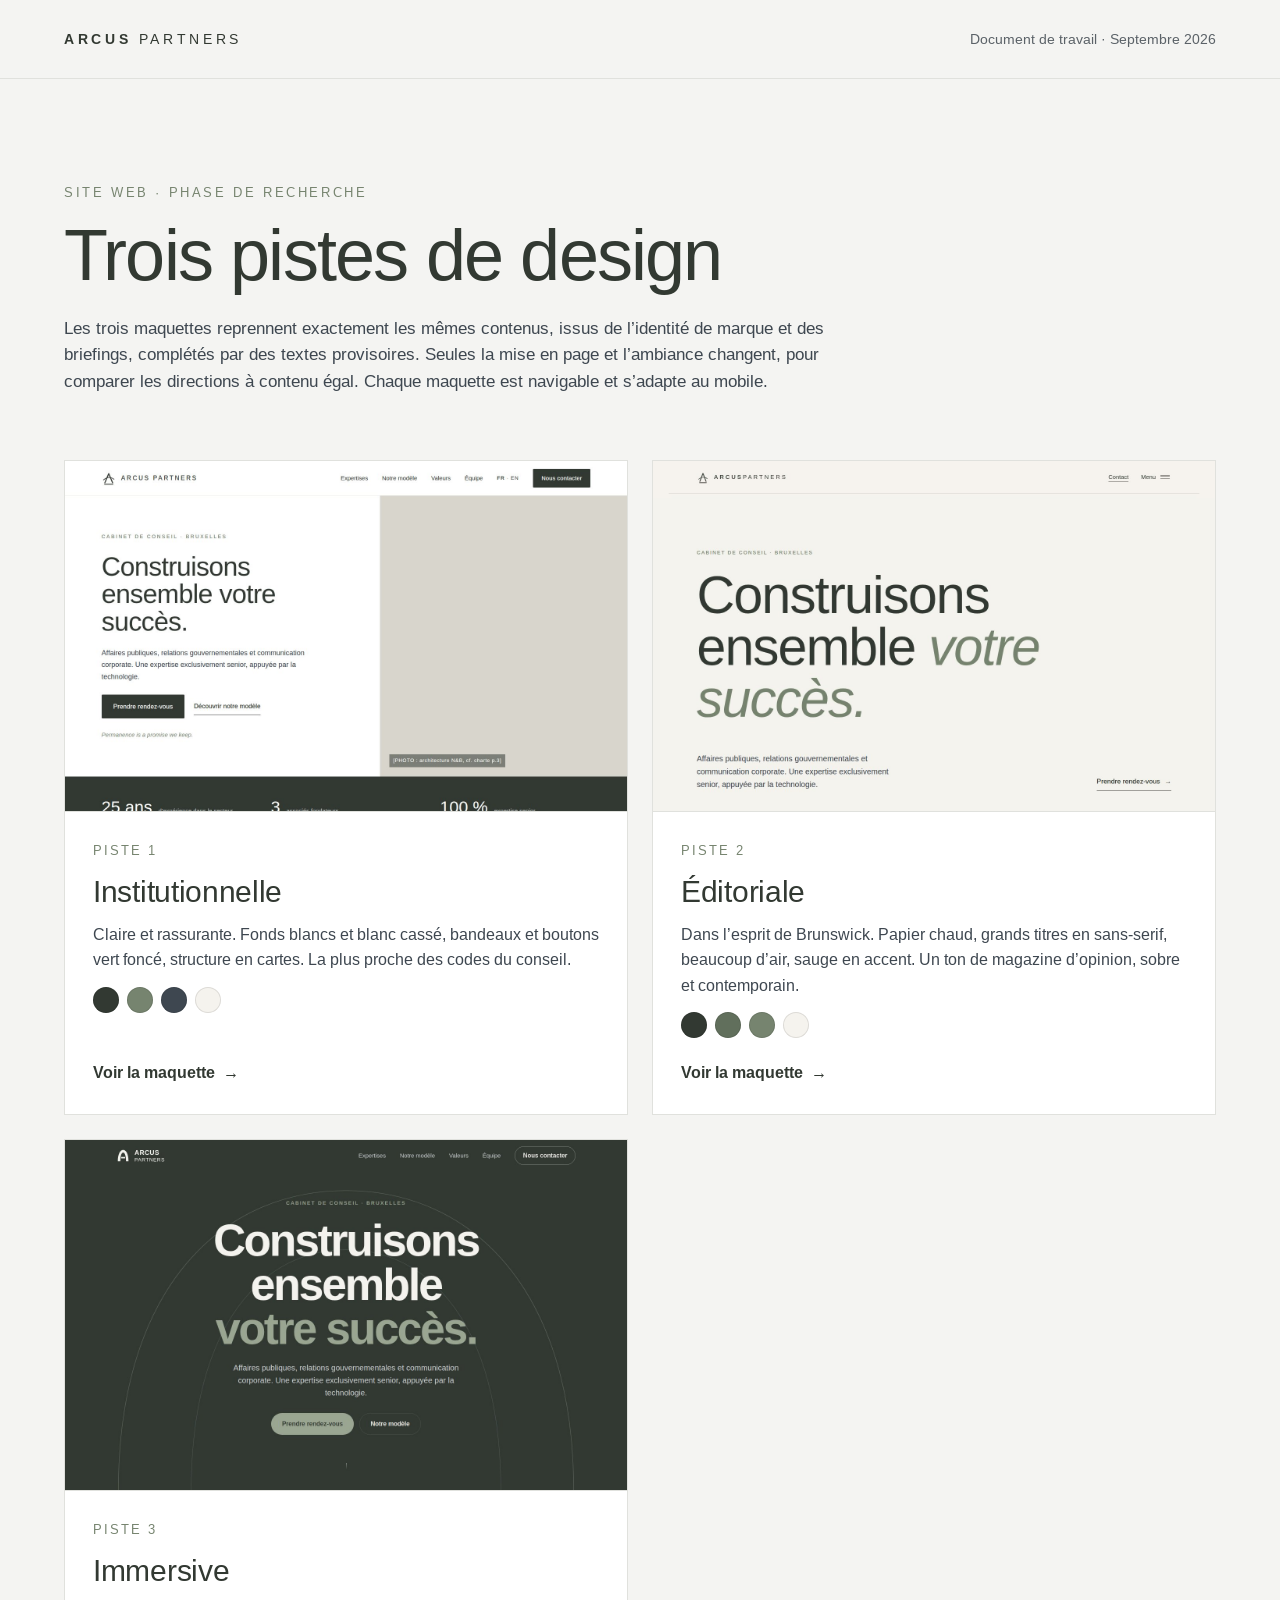
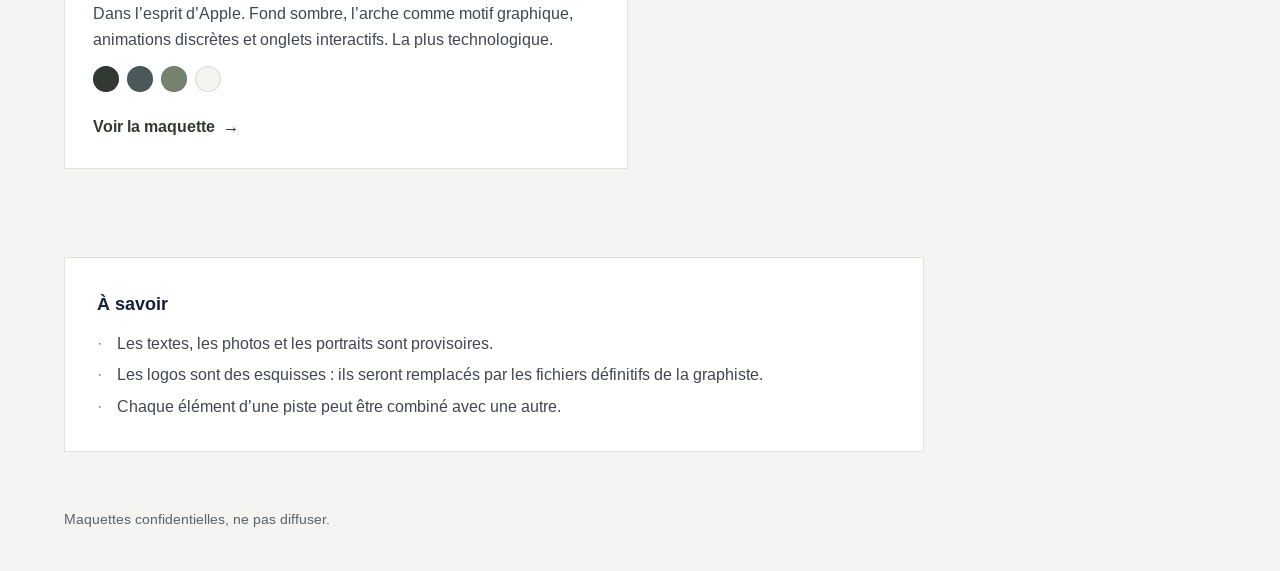
==== commit faf55641: "Masque de nouveau la piste 4 Co-Authored-By: Claude Opus 5.5 <noreply@anthropic.com>" ====
--- a/index.html
+++ b/index.html
@@ -4,7 +4,7 @@
   <meta charset="utf-8">
   <meta name="viewport" content="width=device-width, initial-scale=1">
   <title>Arcus Partners · Pistes de design du site</title>
-  <meta name="description" content="Quatre propositions de design pour le futur site d'Arcus Partners.">
+  <meta name="description" content="Trois propositions de design pour le futur site d'Arcus Partners.">
   <meta name="robots" content="noindex, nofollow">
   <link rel="preconnect" href="https://fonts.googleapis.com">
   <link rel="preconnect" href="https://fonts.gstatic.com" crossorigin>
@@ -20,8 +20,8 @@
   <main class="container">
     <section class="intro">
       <p class="eyebrow">Site web · phase de recherche</p>
-      <h1>Quatre pistes de design</h1>
-      <p class="lead">Les quatre maquettes reprennent exactement les mêmes contenus, issus de l’identité de marque et des briefings, complétés par des textes provisoires. Seules la mise en page et l’ambiance changent, pour comparer les directions à contenu égal. Chaque maquette est navigable et s’adapte au mobile.</p>
+      <h1>Trois pistes de design</h1>
+      <p class="lead">Les trois maquettes reprennent exactement les mêmes contenus, issus de l’identité de marque et des briefings, complétés par des textes provisoires. Seules la mise en page et l’ambiance changent, pour comparer les directions à contenu égal. Chaque maquette est navigable et s’adapte au mobile.</p>
     </section>
 
     <ul class="tiles">
@@ -67,6 +67,7 @@
           </div>
         </a>
       </li>
+      <!-- Piste 4 masquée pour le moment
       <li>
         <a class="tile" href="v4/" target="_blank" rel="noopener">
           <div class="tile-thumb"><img src="thumbs/v4.jpg?v=2" alt="Aperçu de la piste 4 : fond papier, très grand titre en serif avec mots en vert sauge" loading="lazy" width="1440" height="900"></div>
@@ -81,6 +82,7 @@
           </div>
         </a>
       </li>
+      -->
     </ul>
 
     <section class="notes">
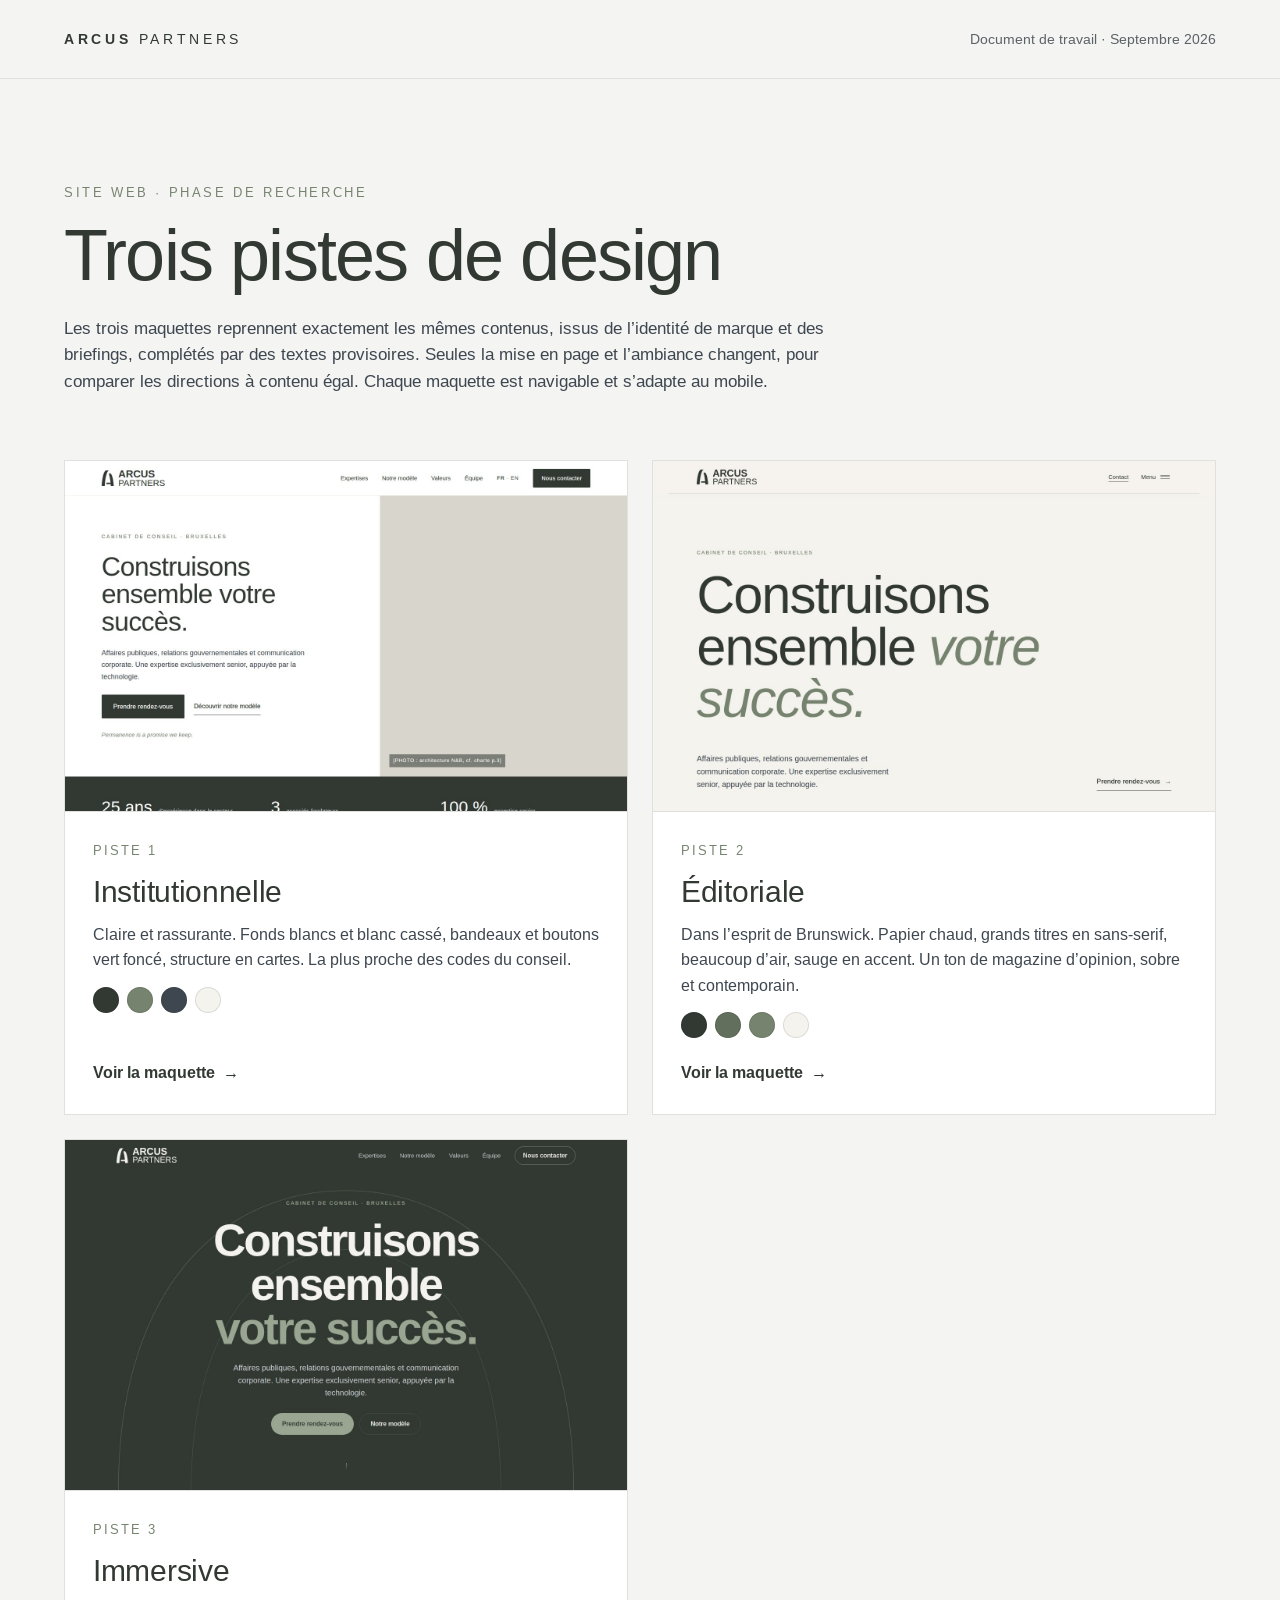
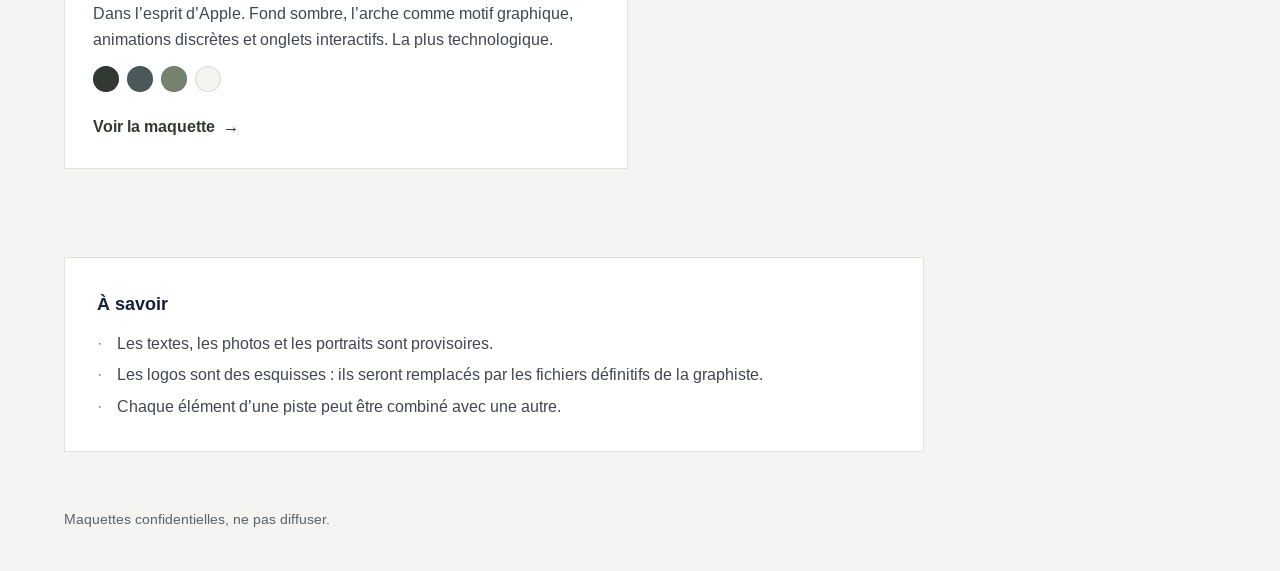
==== commit bbe6b491: "Utilise le logo du concept 1 dans toutes les pistes - Icône vectorielle reprise de la charte (PDF id" ====
--- a/index.html
+++ b/index.html
@@ -27,7 +27,7 @@
     <ul class="tiles">
       <li>
         <a class="tile" href="v1/" target="_blank" rel="noopener">
-          <div class="tile-thumb"><img src="thumbs/v1.jpg?v=3" alt="Aperçu de la piste 1 : en-tête blanc, grand titre vert foncé, photo à droite" loading="lazy" width="1440" height="900"></div>
+          <div class="tile-thumb"><img src="thumbs/v1.jpg?v=4" alt="Aperçu de la piste 1 : en-tête blanc, grand titre vert foncé, photo à droite" loading="lazy" width="1440" height="900"></div>
           <div class="tile-body">
             <p class="tile-num">Piste 1</p>
             <h2>Institutionnelle</h2>
@@ -41,7 +41,7 @@
       </li>
       <li>
         <a class="tile" href="v2/" target="_blank" rel="noopener">
-          <div class="tile-thumb"><img src="thumbs/v2.jpg?v=2" alt="Aperçu de la piste 2 : fond papier, très grand titre sans-serif avec mots en vert sauge" loading="lazy" width="1440" height="900"></div>
+          <div class="tile-thumb"><img src="thumbs/v2.jpg?v=4" alt="Aperçu de la piste 2 : fond papier, très grand titre sans-serif avec mots en vert sauge" loading="lazy" width="1440" height="900"></div>
           <div class="tile-body">
             <p class="tile-num">Piste 2</p>
             <h2>Éditoriale</h2>
@@ -55,7 +55,7 @@
       </li>
       <li>
         <a class="tile" href="v3/" target="_blank" rel="noopener">
-          <div class="tile-thumb"><img src="thumbs/v3.jpg?v=3" alt="Aperçu de la piste 3 : fond vert foncé, titre centré en gras, arche dessinée en arrière-plan" loading="lazy" width="1440" height="900"></div>
+          <div class="tile-thumb"><img src="thumbs/v3.jpg?v=4" alt="Aperçu de la piste 3 : fond vert foncé, titre centré en gras, arche dessinée en arrière-plan" loading="lazy" width="1440" height="900"></div>
           <div class="tile-body">
             <p class="tile-num">Piste 3</p>
             <h2>Immersive</h2>
@@ -70,7 +70,7 @@
       <!-- Piste 4 masquée pour le moment
       <li>
         <a class="tile" href="v4/" target="_blank" rel="noopener">
-          <div class="tile-thumb"><img src="thumbs/v4.jpg?v=2" alt="Aperçu de la piste 4 : fond papier, très grand titre en serif avec mots en vert sauge" loading="lazy" width="1440" height="900"></div>
+          <div class="tile-thumb"><img src="thumbs/v4.jpg?v=4" alt="Aperçu de la piste 4 : fond papier, très grand titre en serif avec mots en vert sauge" loading="lazy" width="1440" height="900"></div>
           <div class="tile-body">
             <p class="tile-num">Piste 4</p>
             <h2>Éditoriale · Variante</h2>
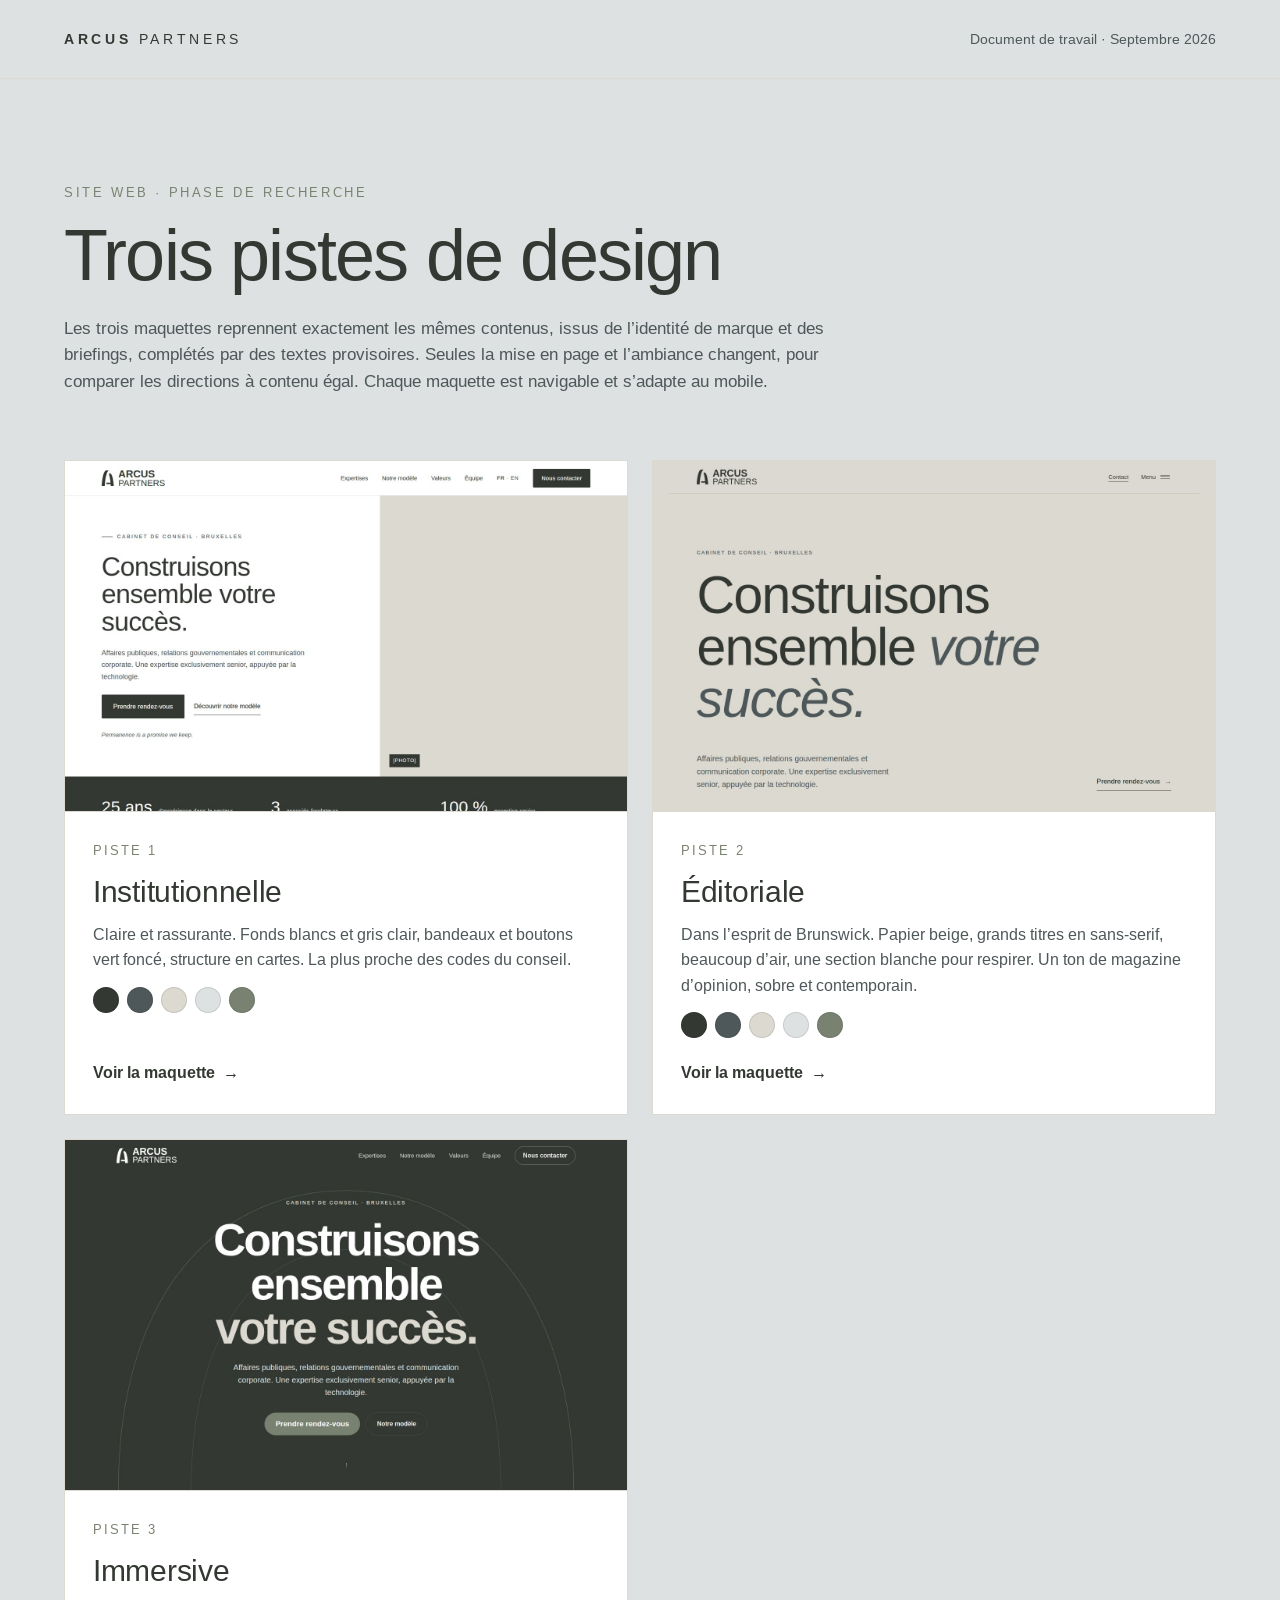
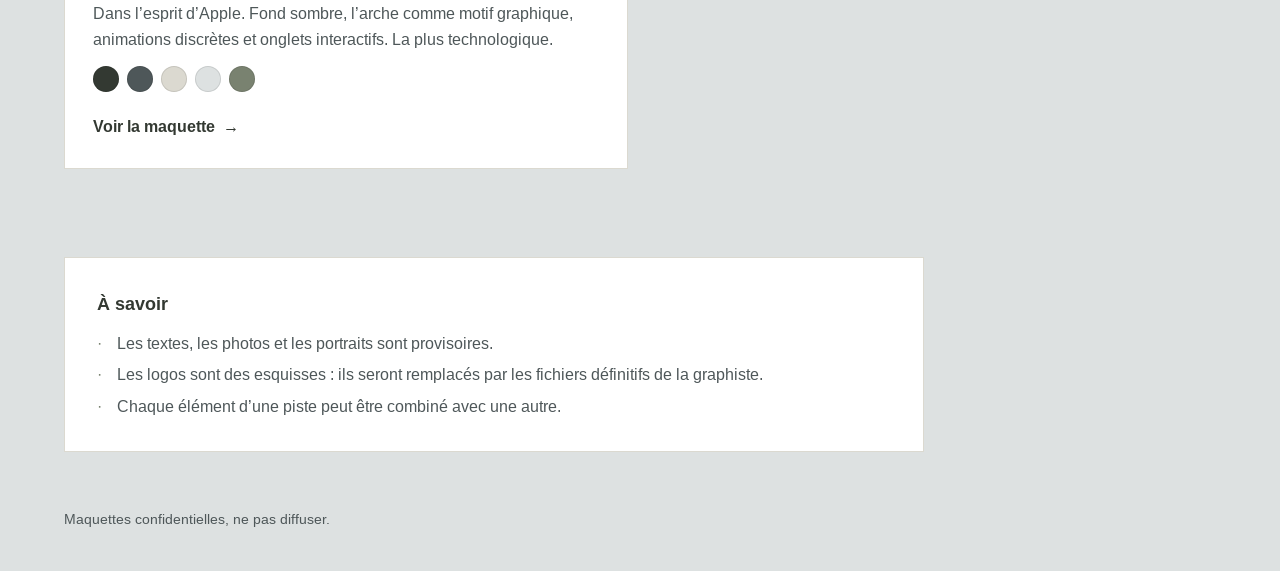
==== commit 7011d5be: "Applique les 5 couleurs de la charte dans toutes les pistes Remplace les teintes approximatives par " ====
--- a/index.html
+++ b/index.html
@@ -27,13 +27,13 @@
     <ul class="tiles">
       <li>
         <a class="tile" href="v1/" target="_blank" rel="noopener">
-          <div class="tile-thumb"><img src="thumbs/v1.jpg?v=4" alt="Aperçu de la piste 1 : en-tête blanc, grand titre vert foncé, photo à droite" loading="lazy" width="1440" height="900"></div>
+          <div class="tile-thumb"><img src="thumbs/v1.jpg?v=5" alt="Aperçu de la piste 1 : en-tête blanc, grand titre vert foncé, photo à droite" loading="lazy" width="1440" height="900"></div>
           <div class="tile-body">
             <p class="tile-num">Piste 1</p>
             <h2>Institutionnelle</h2>
-            <p>Claire et rassurante. Fonds blancs et blanc cassé, bandeaux et boutons vert foncé, structure en cartes. La plus proche des codes du conseil.</p>
+            <p>Claire et rassurante. Fonds blancs et gris clair, bandeaux et boutons vert foncé, structure en cartes. La plus proche des codes du conseil.</p>
             <ul class="swatches" aria-label="Palette">
-              <li style="--c:#323932" title="Vert foncé"></li><li style="--c:#76846F" title="Sauge"></li><li style="--c:#3E4750" title="Anthracite"></li><li style="--c:#F5F3EE" title="Blanc cassé"></li>
+              <li style="--c:#333932" title="Vert foncé"></li><li style="--c:#4E5759" title="Gris"></li><li style="--c:#DBD9D0" title="Beige"></li><li style="--c:#DDE1E1" title="Gris clair"></li><li style="--c:#798270" title="Vert clair"></li>
             </ul>
             <span class="tile-cta">Voir la maquette <span aria-hidden="true">→</span></span>
           </div>
@@ -41,13 +41,13 @@
       </li>
       <li>
         <a class="tile" href="v2/" target="_blank" rel="noopener">
-          <div class="tile-thumb"><img src="thumbs/v2.jpg?v=4" alt="Aperçu de la piste 2 : fond papier, très grand titre sans-serif avec mots en vert sauge" loading="lazy" width="1440" height="900"></div>
+          <div class="tile-thumb"><img src="thumbs/v2.jpg?v=5" alt="Aperçu de la piste 2 : fond papier, très grand titre sans-serif avec mots en italique" loading="lazy" width="1440" height="900"></div>
           <div class="tile-body">
             <p class="tile-num">Piste 2</p>
             <h2>Éditoriale</h2>
-            <p>Dans l’esprit de Brunswick. Papier chaud, grands titres en sans-serif, beaucoup d’air, sauge en accent. Un ton de magazine d’opinion, sobre et contemporain.</p>
+            <p>Dans l’esprit de Brunswick. Papier beige, grands titres en sans-serif, beaucoup d’air, une section blanche pour respirer. Un ton de magazine d’opinion, sobre et contemporain.</p>
             <ul class="swatches" aria-label="Palette">
-              <li style="--c:#323932" title="Vert foncé"></li><li style="--c:#616F5C" title="Sauge profond"></li><li style="--c:#76846F" title="Sauge"></li><li style="--c:#F5F3EE" title="Blanc cassé"></li>
+              <li style="--c:#333932" title="Vert foncé"></li><li style="--c:#4E5759" title="Gris"></li><li style="--c:#DBD9D0" title="Beige"></li><li style="--c:#DDE1E1" title="Gris clair"></li><li style="--c:#798270" title="Vert clair"></li>
             </ul>
             <span class="tile-cta">Voir la maquette <span aria-hidden="true">→</span></span>
           </div>
@@ -55,13 +55,13 @@
       </li>
       <li>
         <a class="tile" href="v3/" target="_blank" rel="noopener">
-          <div class="tile-thumb"><img src="thumbs/v3.jpg?v=4" alt="Aperçu de la piste 3 : fond vert foncé, titre centré en gras, arche dessinée en arrière-plan" loading="lazy" width="1440" height="900"></div>
+          <div class="tile-thumb"><img src="thumbs/v3.jpg?v=5" alt="Aperçu de la piste 3 : fond vert foncé, titre centré en gras, arche dessinée en arrière-plan" loading="lazy" width="1440" height="900"></div>
           <div class="tile-body">
             <p class="tile-num">Piste 3</p>
             <h2>Immersive</h2>
             <p>Dans l’esprit d’Apple. Fond sombre, l’arche comme motif graphique, animations discrètes et onglets interactifs. La plus technologique.</p>
             <ul class="swatches" aria-label="Palette">
-              <li style="--c:#323932" title="Vert foncé"></li><li style="--c:#4B5859" title="Ardoise"></li><li style="--c:#76846F" title="Sauge"></li><li style="--c:#F5F3EE" title="Blanc cassé"></li>
+              <li style="--c:#333932" title="Vert foncé"></li><li style="--c:#4E5759" title="Gris"></li><li style="--c:#DBD9D0" title="Beige"></li><li style="--c:#DDE1E1" title="Gris clair"></li><li style="--c:#798270" title="Vert clair"></li>
             </ul>
             <span class="tile-cta">Voir la maquette <span aria-hidden="true">→</span></span>
           </div>
@@ -70,13 +70,13 @@
       <!-- Piste 4 masquée pour le moment
       <li>
         <a class="tile" href="v4/" target="_blank" rel="noopener">
-          <div class="tile-thumb"><img src="thumbs/v4.jpg?v=4" alt="Aperçu de la piste 4 : fond papier, très grand titre en serif avec mots en vert sauge" loading="lazy" width="1440" height="900"></div>
+          <div class="tile-thumb"><img src="thumbs/v4.jpg?v=5" alt="Aperçu de la piste 4 : fond papier, très grand titre en serif avec mots en italique" loading="lazy" width="1440" height="900"></div>
           <div class="tile-body">
             <p class="tile-num">Piste 4</p>
             <h2>Éditoriale · Variante</h2>
-            <p>Dans l’esprit de Brunswick. Papier chaud, grands titres en serif, beaucoup d’air, sauge en accent. Un ton de magazine d’opinion.</p>
+            <p>Dans l’esprit de Brunswick. Papier beige, grands titres en serif, beaucoup d’air, une section blanche pour respirer. Un ton de magazine d’opinion.</p>
             <ul class="swatches" aria-label="Palette">
-              <li style="--c:#323932" title="Vert foncé"></li><li style="--c:#616F5C" title="Sauge profond"></li><li style="--c:#76846F" title="Sauge"></li><li style="--c:#F5F3EE" title="Blanc cassé"></li>
+              <li style="--c:#333932" title="Vert foncé"></li><li style="--c:#4E5759" title="Gris"></li><li style="--c:#DBD9D0" title="Beige"></li><li style="--c:#DDE1E1" title="Gris clair"></li><li style="--c:#798270" title="Vert clair"></li>
             </ul>
             <span class="tile-cta">Voir la maquette <span aria-hidden="true">→</span></span>
           </div>
--- a/hub.css
+++ b/hub.css
@@ -1,12 +1,12 @@
 /* Page de présentation des 3 pistes */
 :root {
-  --bg: #F4F4F2;
+  --bg: #DDE1E1;
   --card: #FFFFFF;
-  --ink: #13223A;
-  --muted: #5B6268;
-  --navy: #323932;
-  --sage: #76846F;
-  --line: #E0E1DD;
+  --ink: #333932;
+  --muted: #4E5759;
+  --navy: #333932;
+  --sage: #798270;
+  --line: #DBD9D0;
   --gutter: clamp(20px, 5vw, 64px);
 }
 *, *::before, *::after { box-sizing: border-box; }
@@ -30,7 +30,7 @@
 .intro { padding-block: clamp(56px, 8vw, 104px) clamp(40px, 5vw, 64px); max-width: 760px; }
 .eyebrow { font-size: 13px; font-weight: 500; letter-spacing: .2em; text-transform: uppercase; color: var(--sage); }
 .intro h1 { margin-top: 16px; font-size: clamp(40px, 5.6vw, 72px); line-height: 1.02; font-weight: 400; letter-spacing: -.025em; color: var(--navy); }
-.lead { margin-top: 24px; font-size: clamp(16px, 1.3vw, 19px); color: #3E4750; }
+.lead { margin-top: 24px; font-size: clamp(16px, 1.3vw, 19px); color: var(--muted); }
 
 .tiles { display: grid; grid-template-columns: repeat(2, minmax(0, 1fr)); gap: 24px; }
 .tile {
@@ -38,14 +38,14 @@
   border: 1px solid var(--line); overflow: hidden;
   transition: transform .3s ease, box-shadow .3s ease, border-color .3s ease;
 }
-.tile:hover { transform: translateY(-4px); box-shadow: 0 18px 40px rgba(19, 34, 58, .12); border-color: transparent; }
-.tile-thumb { aspect-ratio: 16 / 10; overflow: hidden; background: #E6E7E3; border-bottom: 1px solid var(--line); }
+.tile:hover { transform: translateY(-4px); box-shadow: 0 18px 40px rgba(51, 57, 50, .14); border-color: transparent; }
+.tile-thumb { aspect-ratio: 16 / 10; overflow: hidden; background: var(--line); border-bottom: 1px solid var(--line); }
 .tile-thumb img { width: 100%; height: 100%; object-fit: cover; object-position: top; display: block; transition: transform .6s ease; }
 .tile:hover .tile-thumb img { transform: scale(1.03); }
 .tile-body { flex-grow: 1; display: flex; flex-direction: column; gap: 14px; padding: 28px; }
 .tile-num { font-size: 13px; font-weight: 500; letter-spacing: .16em; text-transform: uppercase; color: var(--sage); }
 .tile h2 { font-size: 30px; font-weight: 400; letter-spacing: -.01em; color: var(--navy); line-height: 1.1; }
-.tile-body > p:not(.tile-num) { color: #3E4750; }
+.tile-body > p:not(.tile-num) { color: var(--muted); }
 .swatches { display: flex; gap: 8px; }
 .swatches li { width: 26px; height: 26px; border-radius: 50%; background: var(--c); box-shadow: inset 0 0 0 1px rgba(0,0,0,.1); }
 .tile-cta { margin-top: auto; padding-top: 8px; font-weight: 600; color: var(--navy); display: inline-flex; gap: 8px; }
@@ -54,7 +54,7 @@
 
 .notes { margin-top: clamp(56px, 7vw, 88px); padding: 32px; background: var(--card); border: 1px solid var(--line); max-width: 860px; }
 .notes h2 { font-size: 18px; font-weight: 600; margin-bottom: 12px; }
-.notes li { position: relative; padding-left: 20px; color: #3E4750; }
+.notes li { position: relative; padding-left: 20px; color: var(--muted); }
 .notes li + li { margin-top: 6px; }
 .notes li::before { content: "·"; position: absolute; left: 0; color: var(--sage); }
 
